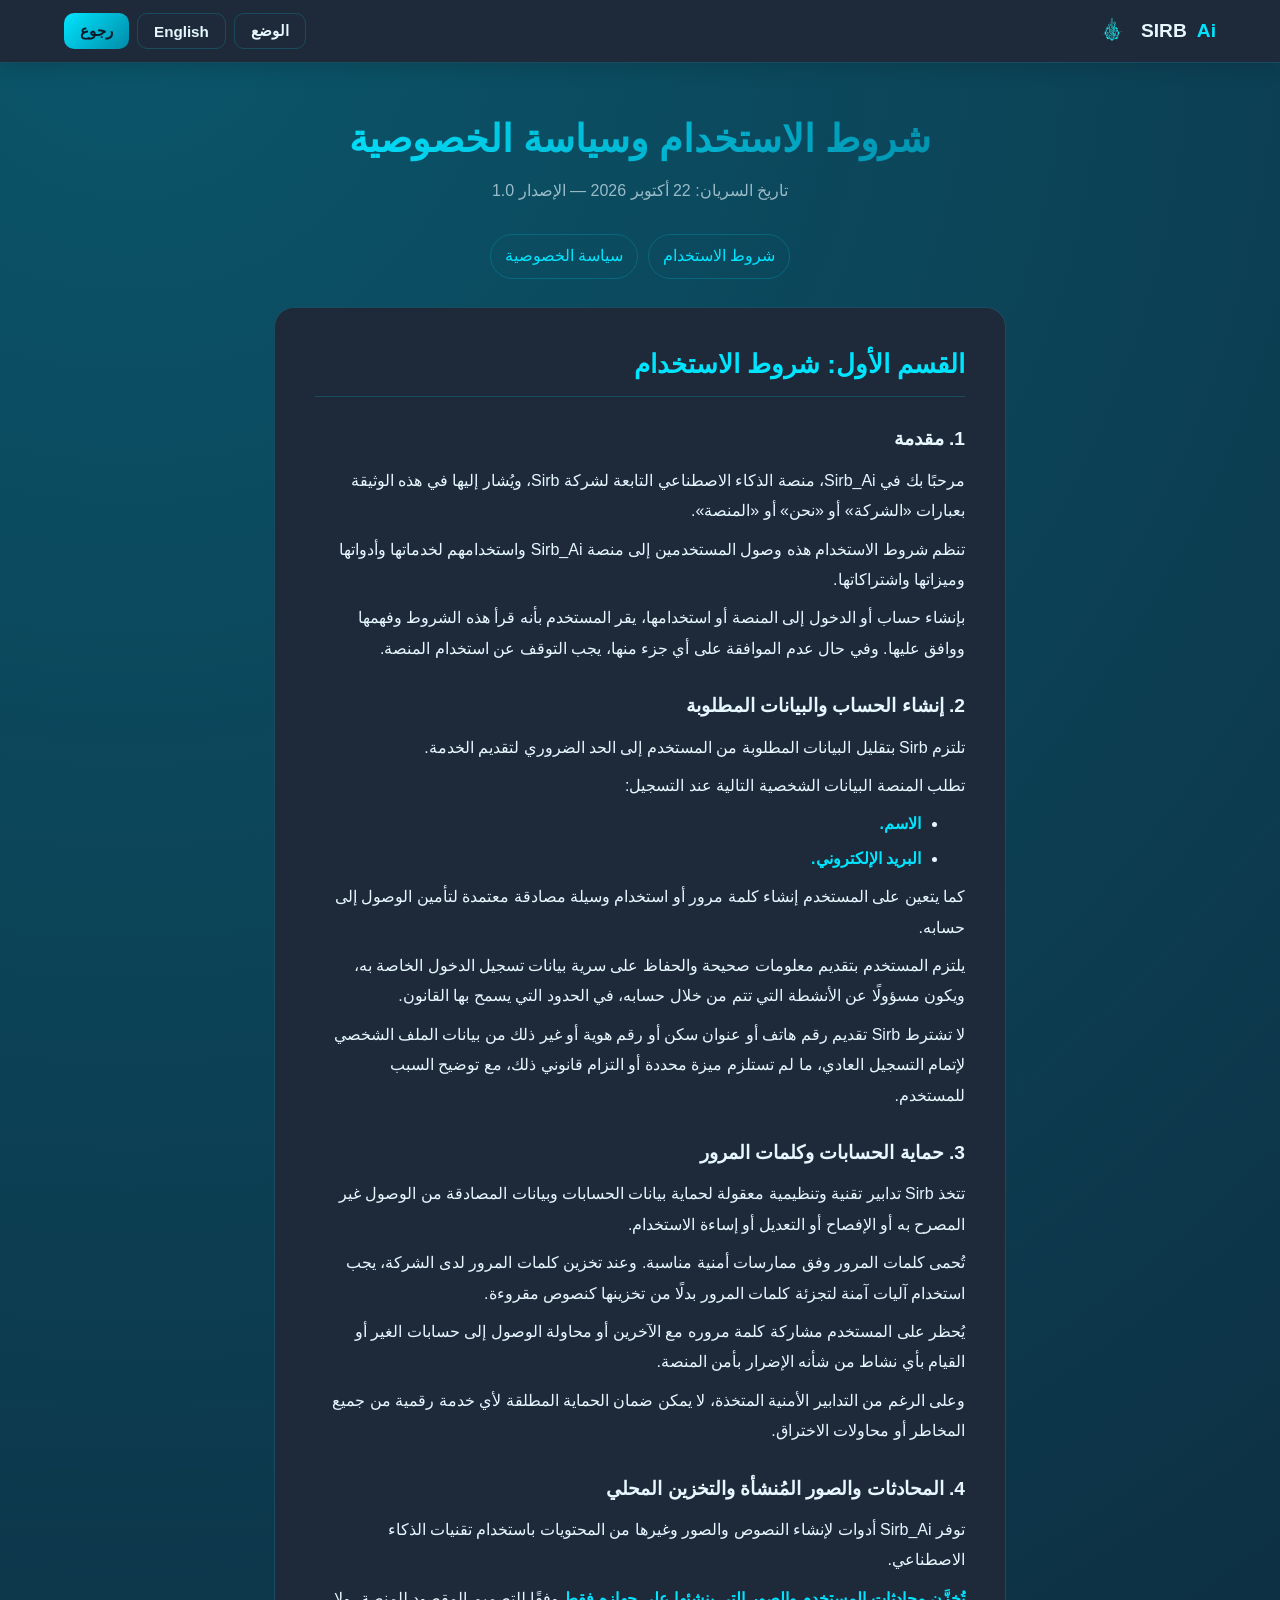
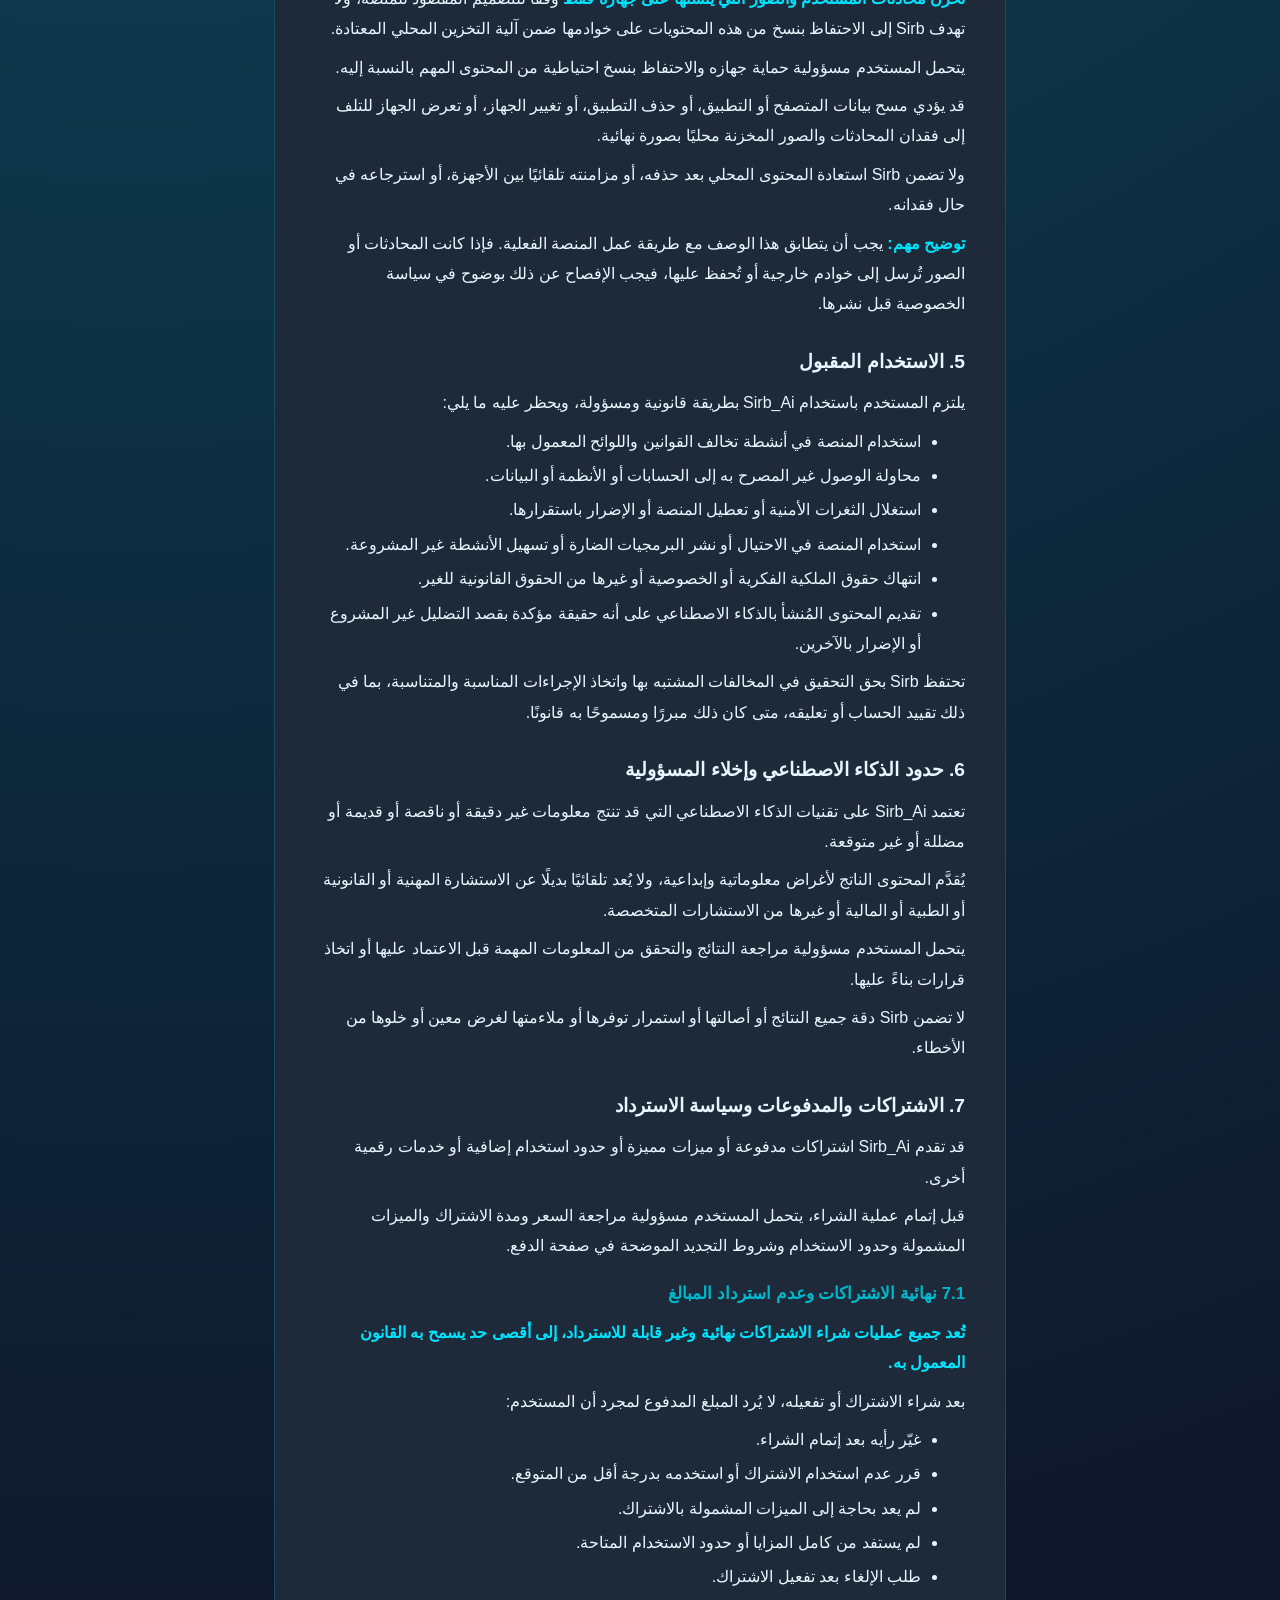
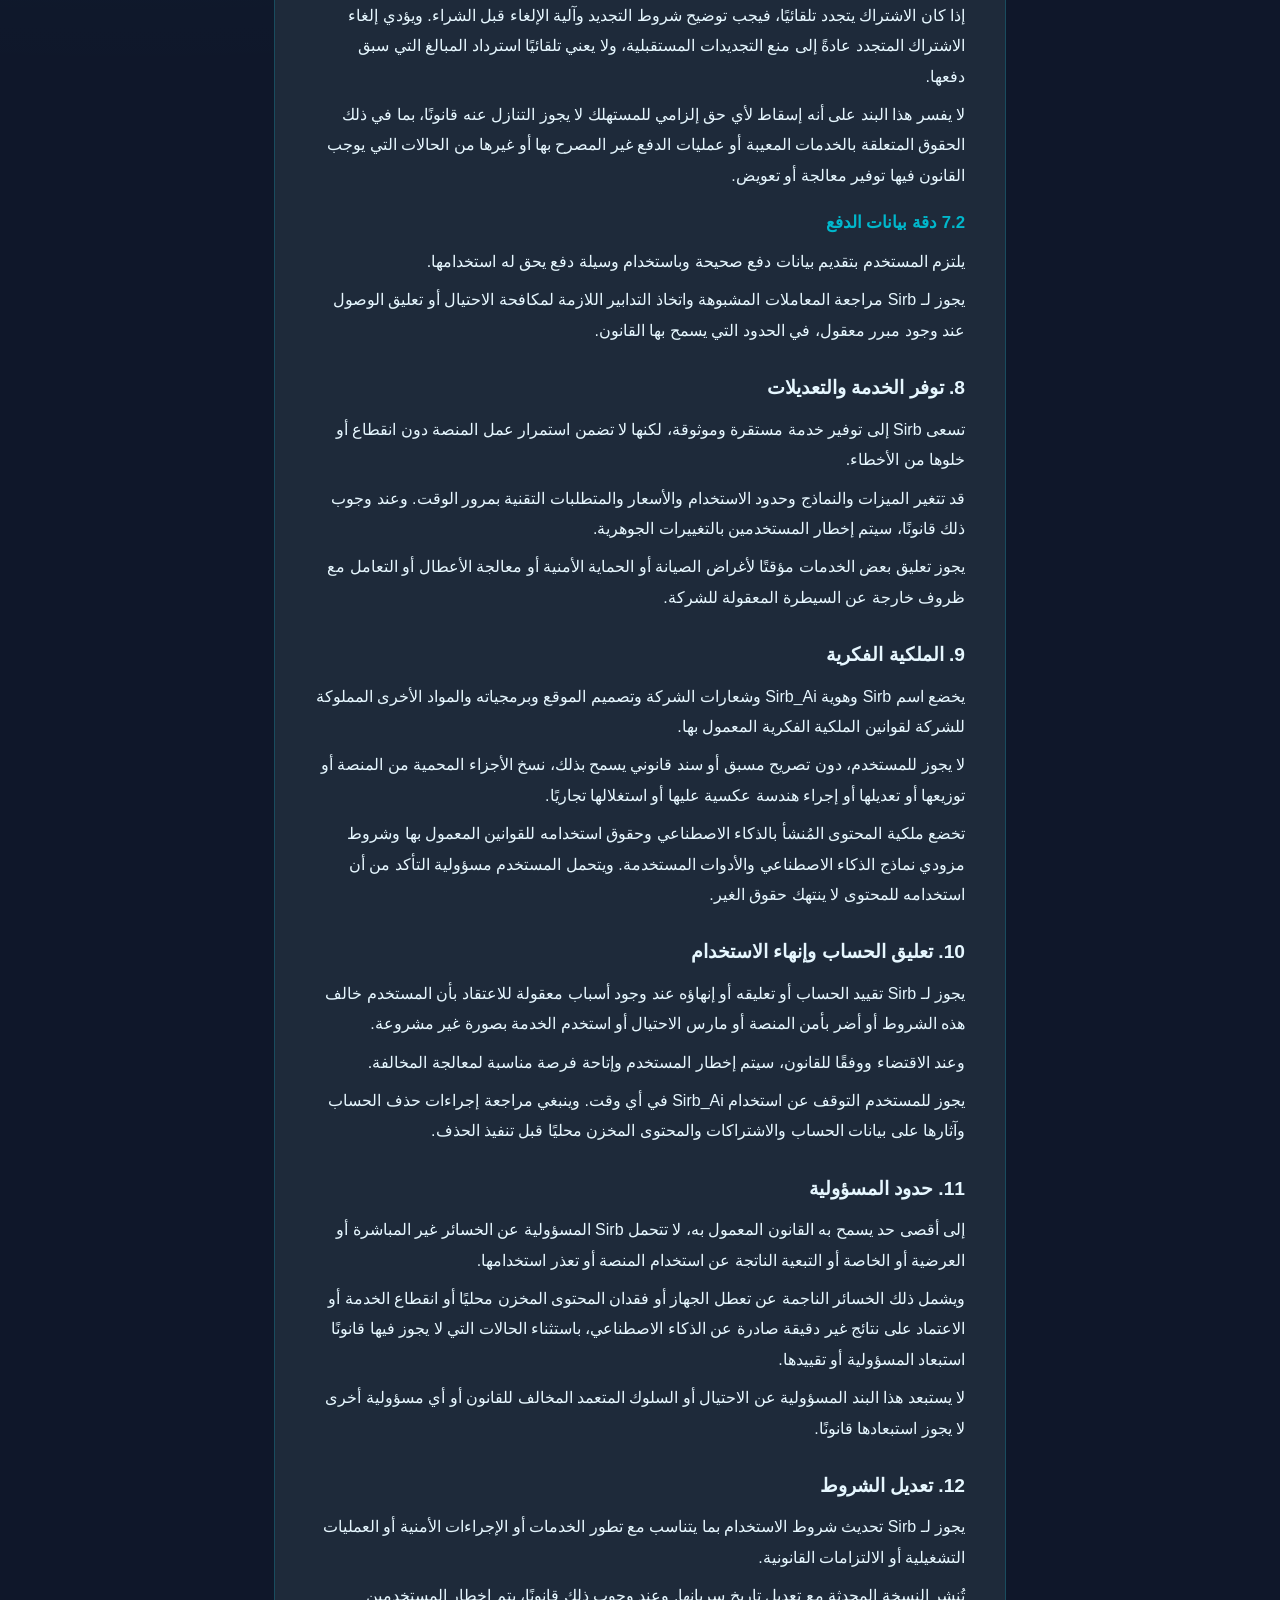
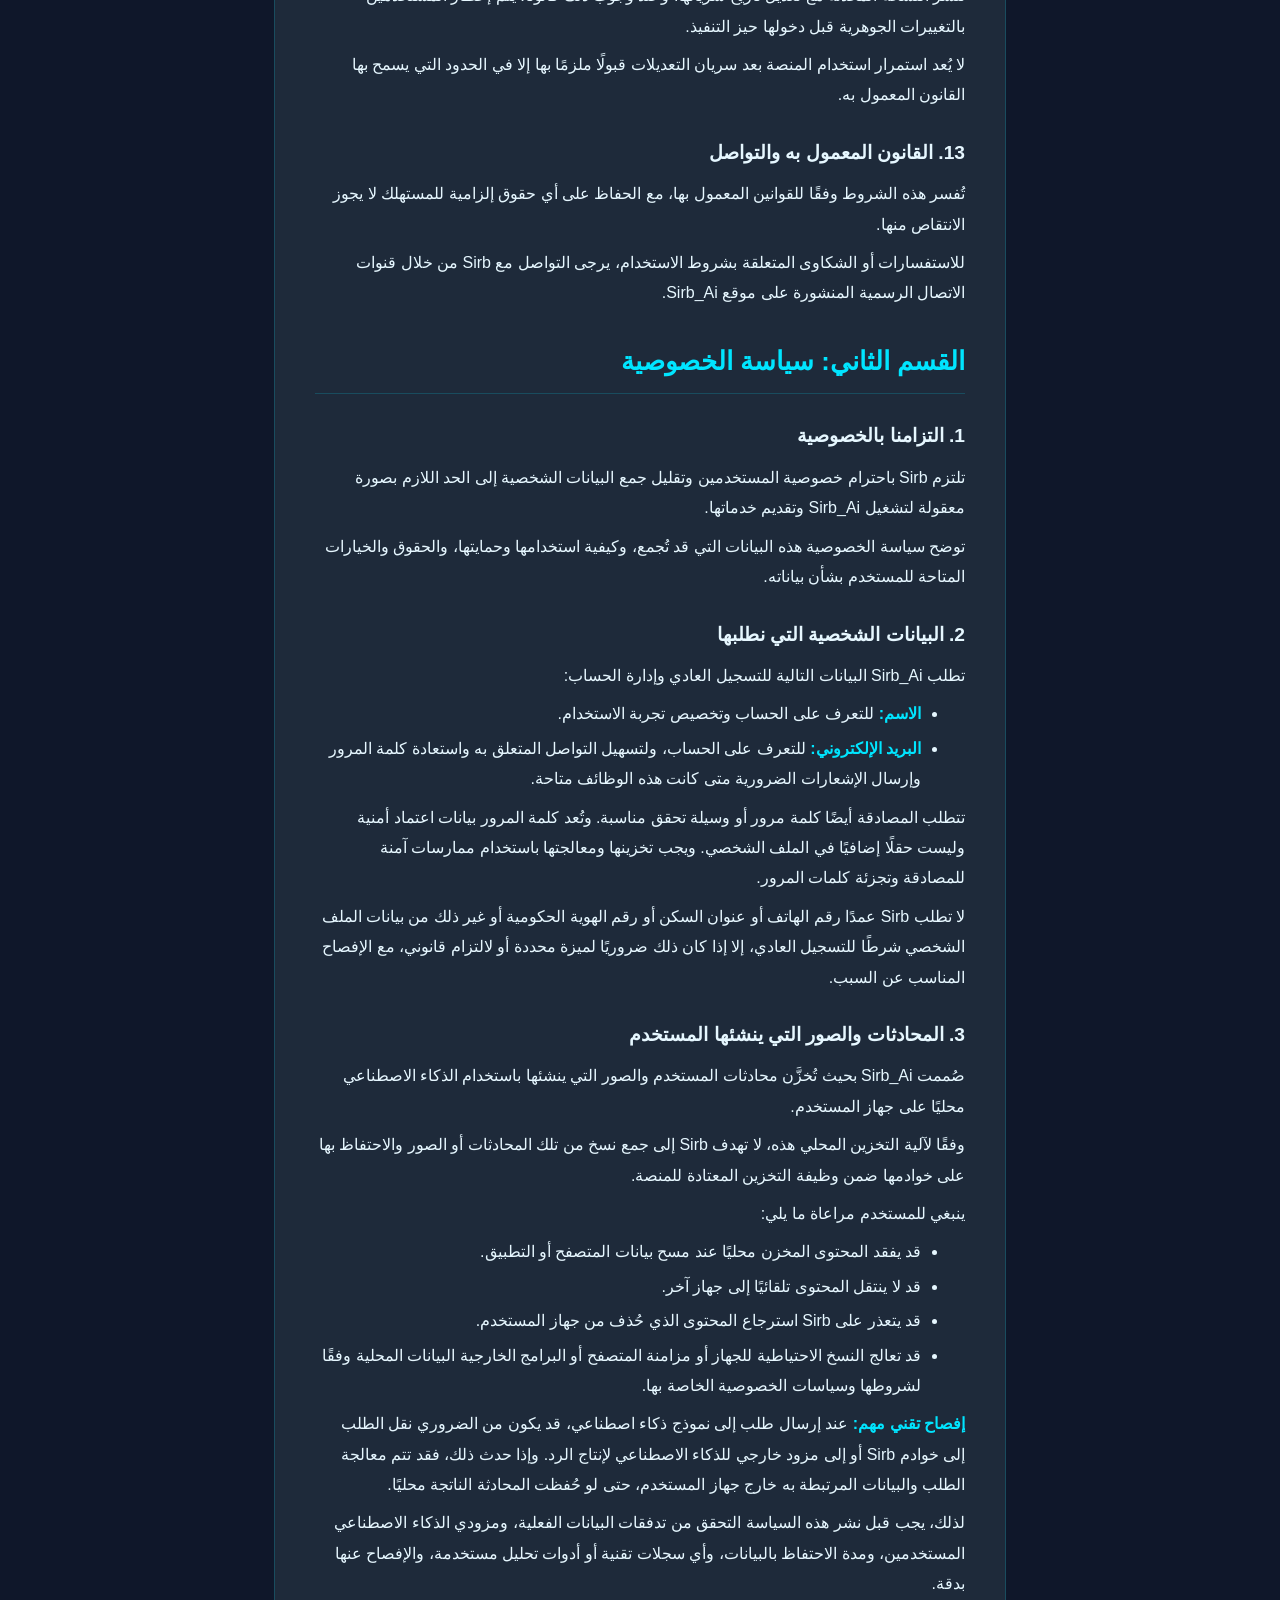
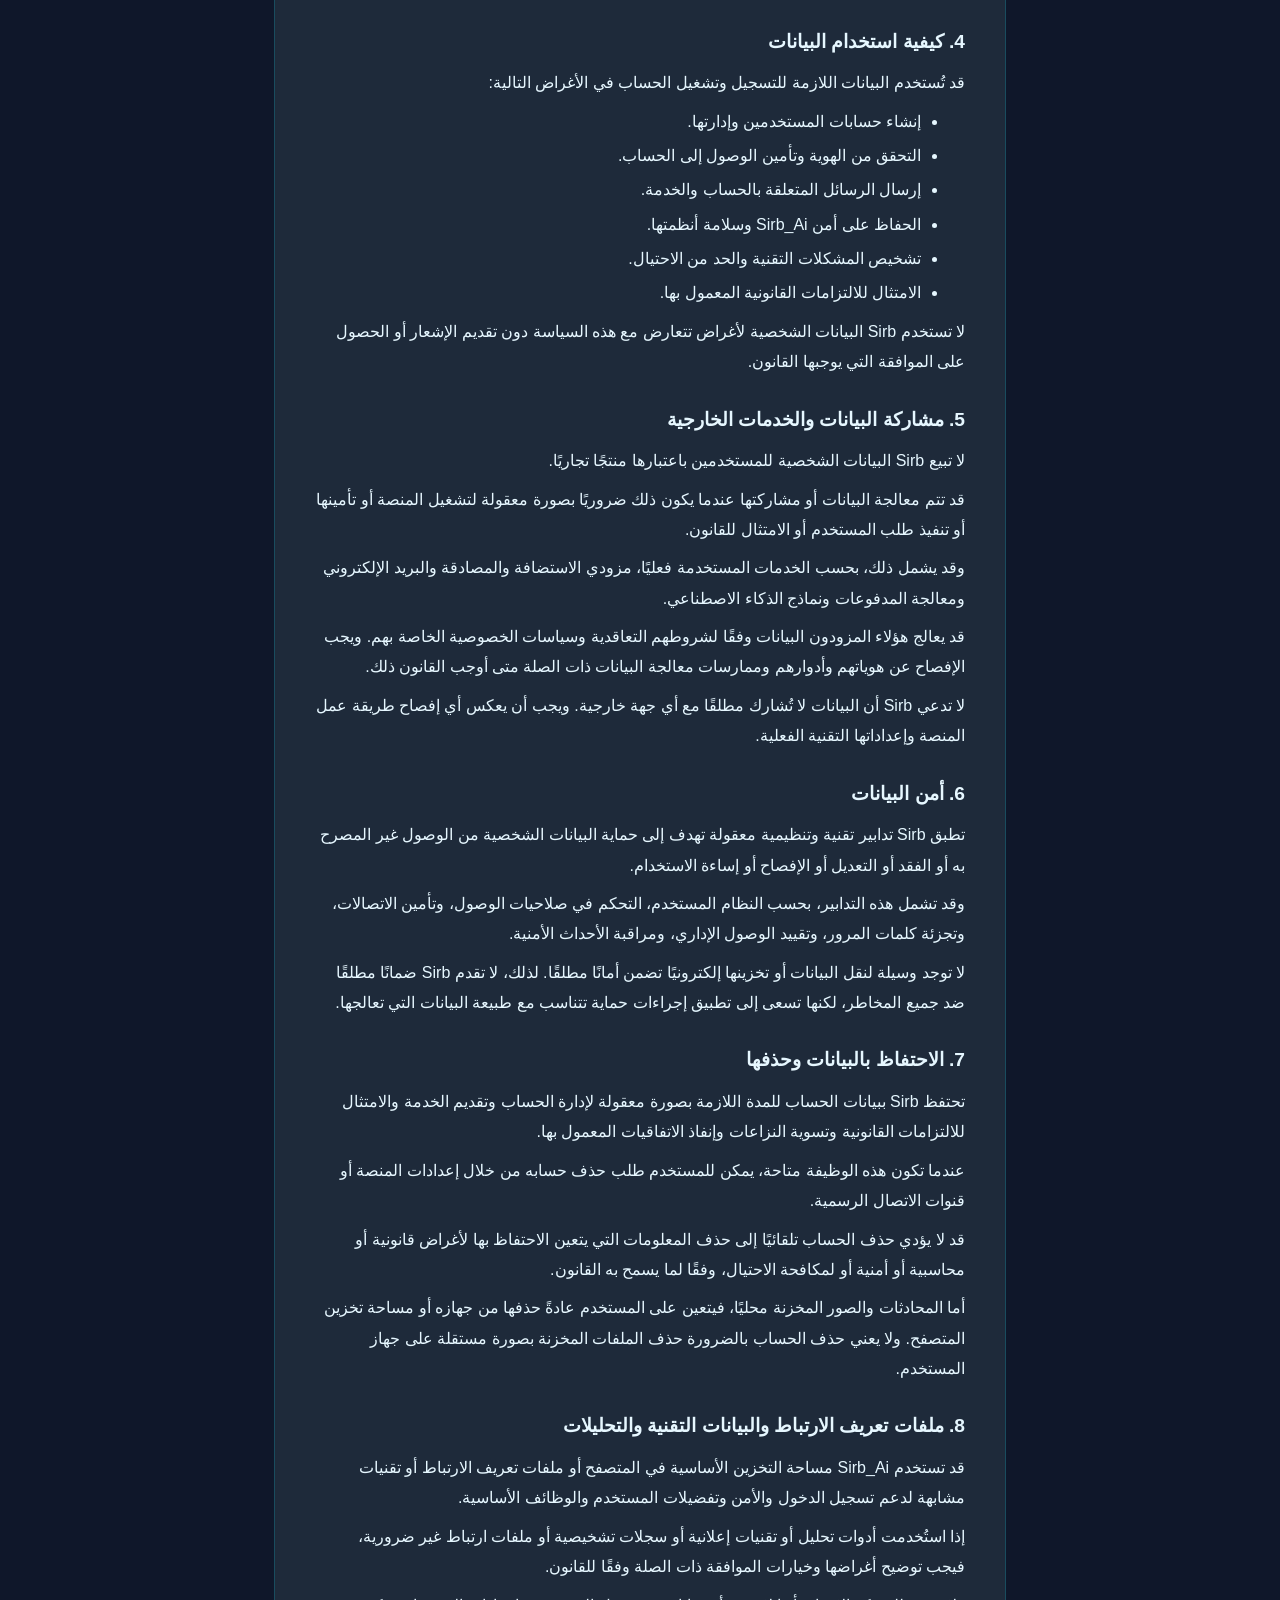
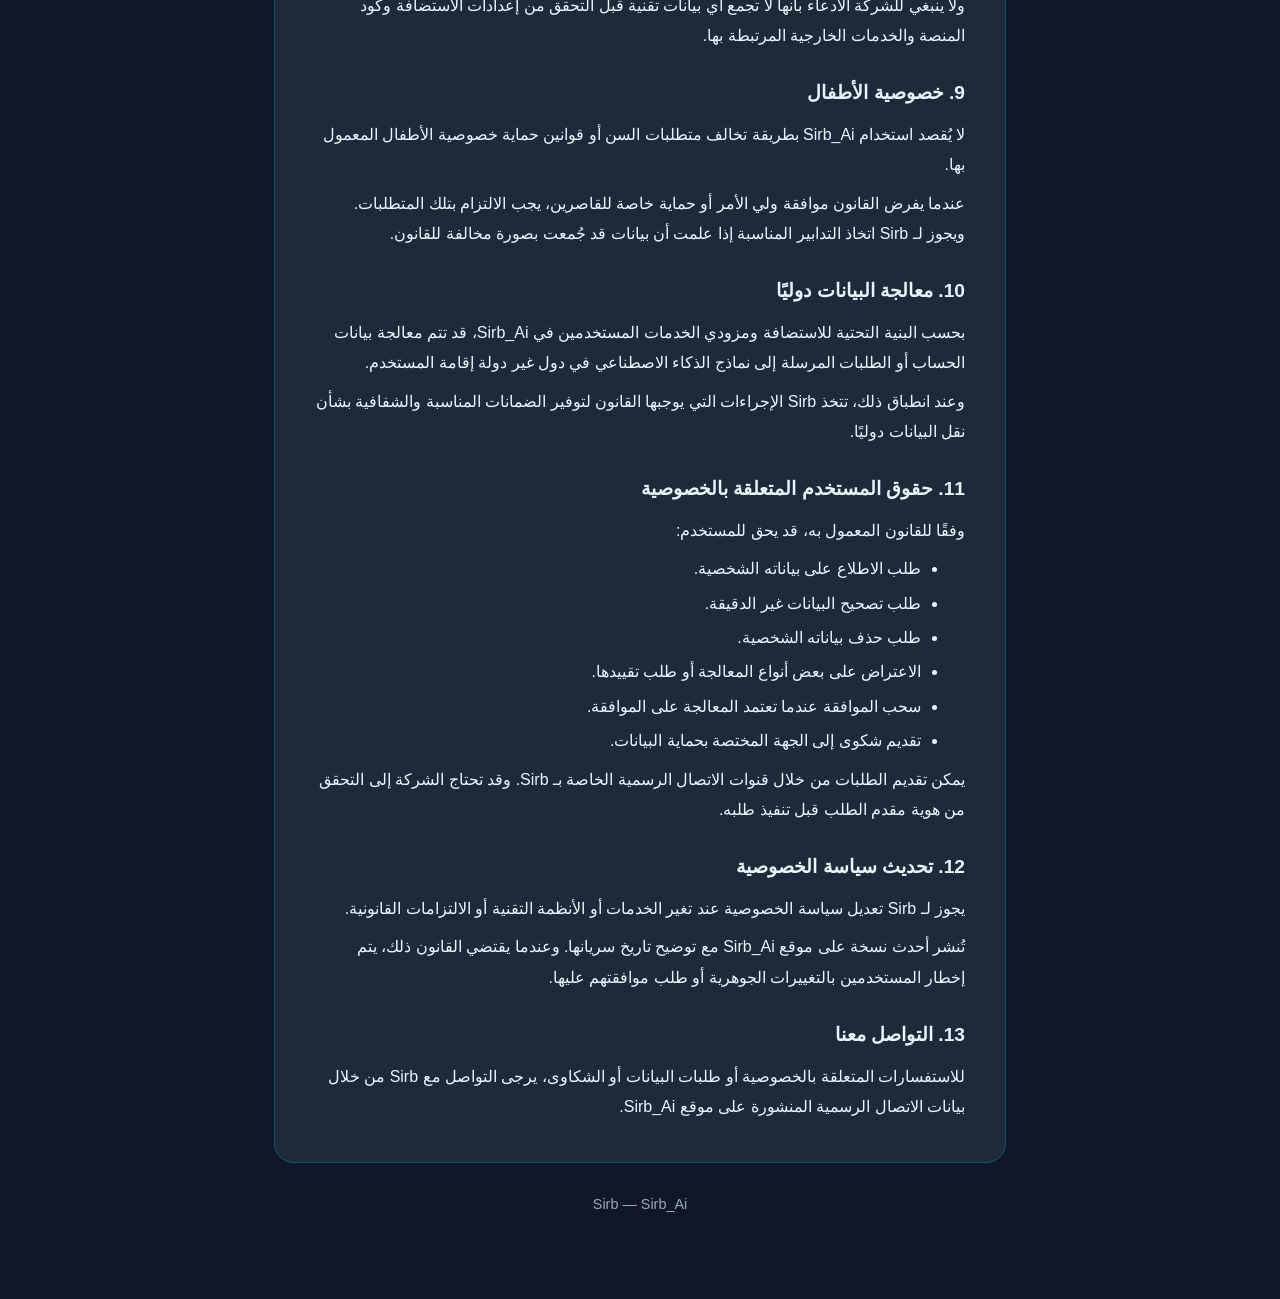
==== terms/index.html @ 0574aa1b "V2.3.0" ====
<!DOCTYPE html>
<html lang="ar" dir="rtl" data-theme="dark">
<head>
<meta charset="UTF-8">
<meta name="viewport" content="width=device-width, initial-scale=1.0">
<meta http-equiv="Content-Security-Policy" content="default-src 'none'; script-src 'sha256-mLKAOgYk7HP+Z89+SSIGFYUQ5mqX8k/PeH8GzlLkI9I='; style-src 'sha256-nK7+4yXsyVcvNnbcJy1uJq3AtoPffdyhoIXQ9f+MDxY=' https://fonts.googleapis.com; font-src https://fonts.gstatic.com; img-src 'self'; base-uri 'none'; form-action 'none'; object-src 'none'">
<meta name="referrer" content="no-referrer">
<meta name="description" content="شروط الاستخدام وسياسة الخصوصية لمنصة Sirb Ai">
<title>Sirb Ai — شروط الاستخدام والخصوصية</title>
<link rel="icon" type="image/png" href="../img/fav.png">
<link rel="stylesheet" href="https://fonts.googleapis.com/css2?family=Cairo:wght@400;600;700;800&family=Outfit:wght@400;600;700&display=swap">
<style>:root{--primary:#00E5FF;--secondary:#00B8CC;--interactive:#008BA8;--accent:#00667A;--bg:#0F172A;--card:#1E2A3A;--text:#E6F7FF;--muted:rgba(230,247,255,.65);--line:rgba(0,229,255,.18);--glow:rgba(0,229,255,.3);--on-primary:#0F172A;--font-ar:'Cairo',sans-serif;--font-en:'Outfit',sans-serif}
[data-theme="light"]{--bg:#F1F5F9;--card:#FFFFFF;--text:#0F172A;--muted:rgba(15,23,42,.65);--line:rgba(0,139,168,.22);--glow:rgba(0,184,204,.2)}
*{box-sizing:border-box;margin:0;padding:0}
html{scroll-behavior:smooth}
body{font-family:var(--font-ar);background:radial-gradient(circle at 10% 0%,var(--glow),transparent 35%),var(--bg);color:var(--text);line-height:1.9;min-height:100vh}
.top{position:sticky;top:0;z-index:5;display:flex;align-items:center;justify-content:space-between;gap:12px;padding:12px 5vw;background:var(--card);border-bottom:1px solid var(--line);box-shadow:0 4px 20px rgba(0,0,0,.15)}
.brand{display:flex;align-items:center;gap:10px;font:700 1.2rem var(--font-en);direction:ltr}
.brand img{width:38px;height:38px}
.brand span{color:var(--primary)}
.actions{display:flex;gap:8px;flex-wrap:wrap}
.btn{border:1px solid var(--line);background:transparent;color:var(--text);font:700 .95rem var(--font-ar);padding:8px 16px;border-radius:10px;cursor:pointer;transition:.2s}
.btn:hover{border-color:var(--primary);box-shadow:0 0 12px var(--glow)}
.btn.primary{background:linear-gradient(135deg,var(--primary),var(--interactive));color:var(--on-primary);border:0}
.wrap{max-width:860px;margin:0 auto;padding:40px 5vw 80px}
.hero{text-align:center;margin-bottom:28px}
.hero h1{font-size:clamp(1.6rem,4vw,2.4rem);background:linear-gradient(90deg,var(--primary),var(--interactive));-webkit-background-clip:text;background-clip:text;color:transparent}
.hero p{color:var(--muted)}
.toc{display:flex;gap:10px;justify-content:center;margin-bottom:28px;flex-wrap:wrap}
.toc a{color:var(--primary);text-decoration:none;border:1px solid var(--line);padding:6px 14px;border-radius:999px}
.doc{background:var(--card);border:1px solid var(--line);border-radius:20px;padding:32px clamp(18px,4vw,40px)}
.doc[hidden]{display:none}
.doc h2.part{font-size:1.6rem;color:var(--primary);margin:28px 0 12px;padding-bottom:8px;border-bottom:1px solid var(--line);scroll-margin-top:90px}
.doc h2.part:first-child{margin-top:0}
.doc h3{font-size:1.2rem;margin:24px 0 8px}
.doc h4{font-size:1.05rem;margin:16px 0 6px;color:var(--secondary)}
.doc p{margin:8px 0;color:var(--text)}
.doc ul{margin:8px 24px 8px 0;padding-inline-start:20px}
.doc li{margin:4px 0}
.doc strong{color:var(--primary)}
#doc-en{direction:ltr;text-align:left;font-family:var(--font-en)}
#doc-en ul{margin:8px 0 8px 24px}
.foot{text-align:center;color:var(--muted);margin-top:28px;font-size:.9rem}
@media print{.top,.toc{display:none}.doc{border:0}}
</style>
<script>(function(){'use strict';var d=document.documentElement;var t=null;try{t=localStorage.getItem('sirb-theme')}catch(e){}d.dataset.theme=t==='light'?'light':'dark';var BACK={one:'../log/one.html',main:'../main/main.html'};var q=new URLSearchParams(location.search);var from=q.get('from');var target=Object.prototype.hasOwnProperty.call(BACK,from)?BACK[from]:'../log/one.html';var lang=q.get('lang')==='en'?'en':'ar';function setLang(l){lang=l;var ar=l==='ar';d.lang=l;d.dir=ar?'rtl':'ltr';document.getElementById('doc-ar').hidden=!ar;document.getElementById('doc-en').hidden=ar;document.getElementById('langBtn').textContent=ar?'English':'العربية';document.getElementById('backBtn').textContent=ar?'رجوع':'Back';document.getElementById('themeBtn').textContent=ar?'الوضع':'Theme';document.getElementById('title').textContent=ar?'شروط الاستخدام وسياسة الخصوصية':'Terms of Service & Privacy Policy';document.getElementById('sub').textContent=ar?'تاريخ السريان: 22 أكتوبر 2026 — الإصدار 1.0':'Effective Date: October 22, 2026 — Version 1.0';var a=document.getElementById('tocTerms'),b=document.getElementById('tocPrivacy');a.textContent=ar?'شروط الاستخدام':'Terms of Service';b.textContent=ar?'سياسة الخصوصية':'Privacy Policy';a.href='#'+l+'-p1';b.href='#'+l+'-p2';document.title=ar?'Sirb Ai — شروط الاستخدام والخصوصية':'Sirb Ai — Terms & Privacy'}document.addEventListener('DOMContentLoaded',function(){setLang(lang);document.getElementById('backBtn').addEventListener('click',function(){location.replace(target)});document.getElementById('langBtn').addEventListener('click',function(){setLang(lang==='ar'?'en':'ar')});document.getElementById('themeBtn').addEventListener('click',function(){var n=d.dataset.theme==='dark'?'light':'dark';d.dataset.theme=n;try{localStorage.setItem('sirb-theme',n)}catch(e){}})})})();</script>
</head>
<body>
<header class="top">
<div class="brand"><img src="../img/logo.png" alt="Sirb Ai">SIRB <span>Ai</span></div>
<div class="actions">
<button type="button" class="btn" id="themeBtn">الوضع</button>
<button type="button" class="btn" id="langBtn">English</button>
<button type="button" class="btn primary" id="backBtn">رجوع</button>
</div>
</header>
<main class="wrap">
<div class="hero"><h1 id="title">شروط الاستخدام وسياسة الخصوصية</h1><p id="sub"></p></div>
<nav class="toc"><a id="tocTerms" href="#ar-p1">شروط الاستخدام</a><a id="tocPrivacy" href="#ar-p2">سياسة الخصوصية</a></nav>
<article class="doc" id="doc-ar">
<h2 class="part" id="ar-p1">القسم الأول: شروط الاستخدام</h2>
<h3>1. مقدمة</h3>
<p>مرحبًا بك في Sirb_Ai، منصة الذكاء الاصطناعي التابعة لشركة Sirb، ويُشار إليها في هذه الوثيقة بعبارات «الشركة» أو «نحن» أو «المنصة».</p>
<p>تنظم شروط الاستخدام هذه وصول المستخدمين إلى منصة Sirb_Ai واستخدامهم لخدماتها وأدواتها وميزاتها واشتراكاتها.</p>
<p>بإنشاء حساب أو الدخول إلى المنصة أو استخدامها، يقر المستخدم بأنه قرأ هذه الشروط وفهمها ووافق عليها. وفي حال عدم الموافقة على أي جزء منها، يجب التوقف عن استخدام المنصة.</p>
<h3>2. إنشاء الحساب والبيانات المطلوبة</h3>
<p>تلتزم Sirb بتقليل البيانات المطلوبة من المستخدم إلى الحد الضروري لتقديم الخدمة.</p>
<p>تطلب المنصة البيانات الشخصية التالية عند التسجيل:</p>
<ul>
<li><strong>الاسم.</strong></li>
<li><strong>البريد الإلكتروني.</strong></li>
</ul>
<p>كما يتعين على المستخدم إنشاء كلمة مرور أو استخدام وسيلة مصادقة معتمدة لتأمين الوصول إلى حسابه.</p>
<p>يلتزم المستخدم بتقديم معلومات صحيحة والحفاظ على سرية بيانات تسجيل الدخول الخاصة به، ويكون مسؤولًا عن الأنشطة التي تتم من خلال حسابه، في الحدود التي يسمح بها القانون.</p>
<p>لا تشترط Sirb تقديم رقم هاتف أو عنوان سكن أو رقم هوية أو غير ذلك من بيانات الملف الشخصي لإتمام التسجيل العادي، ما لم تستلزم ميزة محددة أو التزام قانوني ذلك، مع توضيح السبب للمستخدم.</p>
<h3>3. حماية الحسابات وكلمات المرور</h3>
<p>تتخذ Sirb تدابير تقنية وتنظيمية معقولة لحماية بيانات الحسابات وبيانات المصادقة من الوصول غير المصرح به أو الإفصاح أو التعديل أو إساءة الاستخدام.</p>
<p>تُحمى كلمات المرور وفق ممارسات أمنية مناسبة. وعند تخزين كلمات المرور لدى الشركة، يجب استخدام آليات آمنة لتجزئة كلمات المرور بدلًا من تخزينها كنصوص مقروءة.</p>
<p>يُحظر على المستخدم مشاركة كلمة مروره مع الآخرين أو محاولة الوصول إلى حسابات الغير أو القيام بأي نشاط من شأنه الإضرار بأمن المنصة.</p>
<p>وعلى الرغم من التدابير الأمنية المتخذة، لا يمكن ضمان الحماية المطلقة لأي خدمة رقمية من جميع المخاطر أو محاولات الاختراق.</p>
<h3>4. المحادثات والصور المُنشأة والتخزين المحلي</h3>
<p>توفر Sirb_Ai أدوات لإنشاء النصوص والصور وغيرها من المحتويات باستخدام تقنيات الذكاء الاصطناعي.</p>
<p><strong>تُخزَّن محادثات المستخدم والصور التي ينشئها على جهازه فقط</strong> وفقًا للتصميم المقصود للمنصة، ولا تهدف Sirb إلى الاحتفاظ بنسخ من هذه المحتويات على خوادمها ضمن آلية التخزين المحلي المعتادة.</p>
<p>يتحمل المستخدم مسؤولية حماية جهازه والاحتفاظ بنسخ احتياطية من المحتوى المهم بالنسبة إليه.</p>
<p>قد يؤدي مسح بيانات المتصفح أو التطبيق، أو حذف التطبيق، أو تغيير الجهاز، أو تعرض الجهاز للتلف إلى فقدان المحادثات والصور المخزنة محليًا بصورة نهائية.</p>
<p>ولا تضمن Sirb استعادة المحتوى المحلي بعد حذفه، أو مزامنته تلقائيًا بين الأجهزة، أو استرجاعه في حال فقدانه.</p>
<p><strong>توضيح مهم:</strong> يجب أن يتطابق هذا الوصف مع طريقة عمل المنصة الفعلية. فإذا كانت المحادثات أو الصور تُرسل إلى خوادم خارجية أو تُحفظ عليها، فيجب الإفصاح عن ذلك بوضوح في سياسة الخصوصية قبل نشرها.</p>
<h3>5. الاستخدام المقبول</h3>
<p>يلتزم المستخدم باستخدام Sirb_Ai بطريقة قانونية ومسؤولة، ويحظر عليه ما يلي:</p>
<ul>
<li>استخدام المنصة في أنشطة تخالف القوانين واللوائح المعمول بها.</li>
<li>محاولة الوصول غير المصرح به إلى الحسابات أو الأنظمة أو البيانات.</li>
<li>استغلال الثغرات الأمنية أو تعطيل المنصة أو الإضرار باستقرارها.</li>
<li>استخدام المنصة في الاحتيال أو نشر البرمجيات الضارة أو تسهيل الأنشطة غير المشروعة.</li>
<li>انتهاك حقوق الملكية الفكرية أو الخصوصية أو غيرها من الحقوق القانونية للغير.</li>
<li>تقديم المحتوى المُنشأ بالذكاء الاصطناعي على أنه حقيقة مؤكدة بقصد التضليل غير المشروع أو الإضرار بالآخرين.</li>
</ul>
<p>تحتفظ Sirb بحق التحقيق في المخالفات المشتبه بها واتخاذ الإجراءات المناسبة والمتناسبة، بما في ذلك تقييد الحساب أو تعليقه، متى كان ذلك مبررًا ومسموحًا به قانونًا.</p>
<h3>6. حدود الذكاء الاصطناعي وإخلاء المسؤولية</h3>
<p>تعتمد Sirb_Ai على تقنيات الذكاء الاصطناعي التي قد تنتج معلومات غير دقيقة أو ناقصة أو قديمة أو مضللة أو غير متوقعة.</p>
<p>يُقدَّم المحتوى الناتج لأغراض معلوماتية وإبداعية، ولا يُعد تلقائيًا بديلًا عن الاستشارة المهنية أو القانونية أو الطبية أو المالية أو غيرها من الاستشارات المتخصصة.</p>
<p>يتحمل المستخدم مسؤولية مراجعة النتائج والتحقق من المعلومات المهمة قبل الاعتماد عليها أو اتخاذ قرارات بناءً عليها.</p>
<p>لا تضمن Sirb دقة جميع النتائج أو أصالتها أو استمرار توفرها أو ملاءمتها لغرض معين أو خلوها من الأخطاء.</p>
<h3>7. الاشتراكات والمدفوعات وسياسة الاسترداد</h3>
<p>قد تقدم Sirb_Ai اشتراكات مدفوعة أو ميزات مميزة أو حدود استخدام إضافية أو خدمات رقمية أخرى.</p>
<p>قبل إتمام عملية الشراء، يتحمل المستخدم مسؤولية مراجعة السعر ومدة الاشتراك والميزات المشمولة وحدود الاستخدام وشروط التجديد الموضحة في صفحة الدفع.</p>
<h4>7.1 نهائية الاشتراكات وعدم استرداد المبالغ</h4>
<p><strong>تُعد جميع عمليات شراء الاشتراكات نهائية وغير قابلة للاسترداد، إلى أقصى حد يسمح به القانون المعمول به.</strong></p>
<p>بعد شراء الاشتراك أو تفعيله، لا يُرد المبلغ المدفوع لمجرد أن المستخدم:</p>
<ul>
<li>غيّر رأيه بعد إتمام الشراء.</li>
<li>قرر عدم استخدام الاشتراك أو استخدمه بدرجة أقل من المتوقع.</li>
<li>لم يعد بحاجة إلى الميزات المشمولة بالاشتراك.</li>
<li>لم يستفد من كامل المزايا أو حدود الاستخدام المتاحة.</li>
<li>طلب الإلغاء بعد تفعيل الاشتراك.</li>
</ul>
<p>إذا كان الاشتراك يتجدد تلقائيًا، فيجب توضيح شروط التجديد وآلية الإلغاء قبل الشراء. ويؤدي إلغاء الاشتراك المتجدد عادةً إلى منع التجديدات المستقبلية، ولا يعني تلقائيًا استرداد المبالغ التي سبق دفعها.</p>
<p>لا يفسر هذا البند على أنه إسقاط لأي حق إلزامي للمستهلك لا يجوز التنازل عنه قانونًا، بما في ذلك الحقوق المتعلقة بالخدمات المعيبة أو عمليات الدفع غير المصرح بها أو غيرها من الحالات التي يوجب القانون فيها توفير معالجة أو تعويض.</p>
<h4>7.2 دقة بيانات الدفع</h4>
<p>يلتزم المستخدم بتقديم بيانات دفع صحيحة وباستخدام وسيلة دفع يحق له استخدامها.</p>
<p>يجوز لـ Sirb مراجعة المعاملات المشبوهة واتخاذ التدابير اللازمة لمكافحة الاحتيال أو تعليق الوصول عند وجود مبرر معقول، في الحدود التي يسمح بها القانون.</p>
<h3>8. توفر الخدمة والتعديلات</h3>
<p>تسعى Sirb إلى توفير خدمة مستقرة وموثوقة، لكنها لا تضمن استمرار عمل المنصة دون انقطاع أو خلوها من الأخطاء.</p>
<p>قد تتغير الميزات والنماذج وحدود الاستخدام والأسعار والمتطلبات التقنية بمرور الوقت. وعند وجوب ذلك قانونًا، سيتم إخطار المستخدمين بالتغييرات الجوهرية.</p>
<p>يجوز تعليق بعض الخدمات مؤقتًا لأغراض الصيانة أو الحماية الأمنية أو معالجة الأعطال أو التعامل مع ظروف خارجة عن السيطرة المعقولة للشركة.</p>
<h3>9. الملكية الفكرية</h3>
<p>يخضع اسم Sirb وهوية Sirb_Ai وشعارات الشركة وتصميم الموقع وبرمجياته والمواد الأخرى المملوكة للشركة لقوانين الملكية الفكرية المعمول بها.</p>
<p>لا يجوز للمستخدم، دون تصريح مسبق أو سند قانوني يسمح بذلك، نسخ الأجزاء المحمية من المنصة أو توزيعها أو تعديلها أو إجراء هندسة عكسية عليها أو استغلالها تجاريًا.</p>
<p>تخضع ملكية المحتوى المُنشأ بالذكاء الاصطناعي وحقوق استخدامه للقوانين المعمول بها وشروط مزودي نماذج الذكاء الاصطناعي والأدوات المستخدمة. ويتحمل المستخدم مسؤولية التأكد من أن استخدامه للمحتوى لا ينتهك حقوق الغير.</p>
<h3>10. تعليق الحساب وإنهاء الاستخدام</h3>
<p>يجوز لـ Sirb تقييد الحساب أو تعليقه أو إنهاؤه عند وجود أسباب معقولة للاعتقاد بأن المستخدم خالف هذه الشروط أو أضر بأمن المنصة أو مارس الاحتيال أو استخدم الخدمة بصورة غير مشروعة.</p>
<p>وعند الاقتضاء ووفقًا للقانون، سيتم إخطار المستخدم وإتاحة فرصة مناسبة لمعالجة المخالفة.</p>
<p>يجوز للمستخدم التوقف عن استخدام Sirb_Ai في أي وقت. وينبغي مراجعة إجراءات حذف الحساب وآثارها على بيانات الحساب والاشتراكات والمحتوى المخزن محليًا قبل تنفيذ الحذف.</p>
<h3>11. حدود المسؤولية</h3>
<p>إلى أقصى حد يسمح به القانون المعمول به، لا تتحمل Sirb المسؤولية عن الخسائر غير المباشرة أو العرضية أو الخاصة أو التبعية الناتجة عن استخدام المنصة أو تعذر استخدامها.</p>
<p>ويشمل ذلك الخسائر الناجمة عن تعطل الجهاز أو فقدان المحتوى المخزن محليًا أو انقطاع الخدمة أو الاعتماد على نتائج غير دقيقة صادرة عن الذكاء الاصطناعي، باستثناء الحالات التي لا يجوز فيها قانونًا استبعاد المسؤولية أو تقييدها.</p>
<p>لا يستبعد هذا البند المسؤولية عن الاحتيال أو السلوك المتعمد المخالف للقانون أو أي مسؤولية أخرى لا يجوز استبعادها قانونًا.</p>
<h3>12. تعديل الشروط</h3>
<p>يجوز لـ Sirb تحديث شروط الاستخدام بما يتناسب مع تطور الخدمات أو الإجراءات الأمنية أو العمليات التشغيلية أو الالتزامات القانونية.</p>
<p>تُنشر النسخة المحدثة مع تعديل تاريخ سريانها. وعند وجوب ذلك قانونًا، يتم إخطار المستخدمين بالتغييرات الجوهرية قبل دخولها حيز التنفيذ.</p>
<p>لا يُعد استمرار استخدام المنصة بعد سريان التعديلات قبولًا ملزمًا بها إلا في الحدود التي يسمح بها القانون المعمول به.</p>
<h3>13. القانون المعمول به والتواصل</h3>
<p>تُفسر هذه الشروط وفقًا للقوانين المعمول بها، مع الحفاظ على أي حقوق إلزامية للمستهلك لا يجوز الانتقاص منها.</p>
<p>للاستفسارات أو الشكاوى المتعلقة بشروط الاستخدام، يرجى التواصل مع Sirb من خلال قنوات الاتصال الرسمية المنشورة على موقع Sirb_Ai.</p>
<h2 class="part" id="ar-p2">القسم الثاني: سياسة الخصوصية</h2>
<h3>1. التزامنا بالخصوصية</h3>
<p>تلتزم Sirb باحترام خصوصية المستخدمين وتقليل جمع البيانات الشخصية إلى الحد اللازم بصورة معقولة لتشغيل Sirb_Ai وتقديم خدماتها.</p>
<p>توضح سياسة الخصوصية هذه البيانات التي قد تُجمع، وكيفية استخدامها وحمايتها، والحقوق والخيارات المتاحة للمستخدم بشأن بياناته.</p>
<h3>2. البيانات الشخصية التي نطلبها</h3>
<p>تطلب Sirb_Ai البيانات التالية للتسجيل العادي وإدارة الحساب:</p>
<ul>
<li><strong>الاسم:</strong> للتعرف على الحساب وتخصيص تجربة الاستخدام.</li>
<li><strong>البريد الإلكتروني:</strong> للتعرف على الحساب، ولتسهيل التواصل المتعلق به واستعادة كلمة المرور وإرسال الإشعارات الضرورية متى كانت هذه الوظائف متاحة.</li>
</ul>
<p>تتطلب المصادقة أيضًا كلمة مرور أو وسيلة تحقق مناسبة. وتُعد كلمة المرور بيانات اعتماد أمنية وليست حقلًا إضافيًا في الملف الشخصي. ويجب تخزينها ومعالجتها باستخدام ممارسات آمنة للمصادقة وتجزئة كلمات المرور.</p>
<p>لا تطلب Sirb عمدًا رقم الهاتف أو عنوان السكن أو رقم الهوية الحكومية أو غير ذلك من بيانات الملف الشخصي شرطًا للتسجيل العادي، إلا إذا كان ذلك ضروريًا لميزة محددة أو لالتزام قانوني، مع الإفصاح المناسب عن السبب.</p>
<h3>3. المحادثات والصور التي ينشئها المستخدم</h3>
<p>صُممت Sirb_Ai بحيث تُخزَّن محادثات المستخدم والصور التي ينشئها باستخدام الذكاء الاصطناعي محليًا على جهاز المستخدم.</p>
<p>وفقًا لآلية التخزين المحلي هذه، لا تهدف Sirb إلى جمع نسخ من تلك المحادثات أو الصور والاحتفاظ بها على خوادمها ضمن وظيفة التخزين المعتادة للمنصة.</p>
<p>ينبغي للمستخدم مراعاة ما يلي:</p>
<ul>
<li>قد يفقد المحتوى المخزن محليًا عند مسح بيانات المتصفح أو التطبيق.</li>
<li>قد لا ينتقل المحتوى تلقائيًا إلى جهاز آخر.</li>
<li>قد يتعذر على Sirb استرجاع المحتوى الذي حُذف من جهاز المستخدم.</li>
<li>قد تعالج النسخ الاحتياطية للجهاز أو مزامنة المتصفح أو البرامج الخارجية البيانات المحلية وفقًا لشروطها وسياسات الخصوصية الخاصة بها.</li>
</ul>
<p><strong>إفصاح تقني مهم:</strong> عند إرسال طلب إلى نموذج ذكاء اصطناعي، قد يكون من الضروري نقل الطلب إلى خوادم Sirb أو إلى مزود خارجي للذكاء الاصطناعي لإنتاج الرد. وإذا حدث ذلك، فقد تتم معالجة الطلب والبيانات المرتبطة به خارج جهاز المستخدم، حتى لو حُفظت المحادثة الناتجة محليًا.</p>
<p>لذلك، يجب قبل نشر هذه السياسة التحقق من تدفقات البيانات الفعلية، ومزودي الذكاء الاصطناعي المستخدمين، ومدة الاحتفاظ بالبيانات، وأي سجلات تقنية أو أدوات تحليل مستخدمة، والإفصاح عنها بدقة.</p>
<h3>4. كيفية استخدام البيانات</h3>
<p>قد تُستخدم البيانات اللازمة للتسجيل وتشغيل الحساب في الأغراض التالية:</p>
<ul>
<li>إنشاء حسابات المستخدمين وإدارتها.</li>
<li>التحقق من الهوية وتأمين الوصول إلى الحساب.</li>
<li>إرسال الرسائل المتعلقة بالحساب والخدمة.</li>
<li>الحفاظ على أمن Sirb_Ai وسلامة أنظمتها.</li>
<li>تشخيص المشكلات التقنية والحد من الاحتيال.</li>
<li>الامتثال للالتزامات القانونية المعمول بها.</li>
</ul>
<p>لا تستخدم Sirb البيانات الشخصية لأغراض تتعارض مع هذه السياسة دون تقديم الإشعار أو الحصول على الموافقة التي يوجبها القانون.</p>
<h3>5. مشاركة البيانات والخدمات الخارجية</h3>
<p>لا تبيع Sirb البيانات الشخصية للمستخدمين باعتبارها منتجًا تجاريًا.</p>
<p>قد تتم معالجة البيانات أو مشاركتها عندما يكون ذلك ضروريًا بصورة معقولة لتشغيل المنصة أو تأمينها أو تنفيذ طلب المستخدم أو الامتثال للقانون.</p>
<p>وقد يشمل ذلك، بحسب الخدمات المستخدمة فعليًا، مزودي الاستضافة والمصادقة والبريد الإلكتروني ومعالجة المدفوعات ونماذج الذكاء الاصطناعي.</p>
<p>قد يعالج هؤلاء المزودون البيانات وفقًا لشروطهم التعاقدية وسياسات الخصوصية الخاصة بهم. ويجب الإفصاح عن هوياتهم وأدوارهم وممارسات معالجة البيانات ذات الصلة متى أوجب القانون ذلك.</p>
<p>لا تدعي Sirb أن البيانات لا تُشارك مطلقًا مع أي جهة خارجية. ويجب أن يعكس أي إفصاح طريقة عمل المنصة وإعداداتها التقنية الفعلية.</p>
<h3>6. أمن البيانات</h3>
<p>تطبق Sirb تدابير تقنية وتنظيمية معقولة تهدف إلى حماية البيانات الشخصية من الوصول غير المصرح به أو الفقد أو التعديل أو الإفصاح أو إساءة الاستخدام.</p>
<p>وقد تشمل هذه التدابير، بحسب النظام المستخدم، التحكم في صلاحيات الوصول، وتأمين الاتصالات، وتجزئة كلمات المرور، وتقييد الوصول الإداري، ومراقبة الأحداث الأمنية.</p>
<p>لا توجد وسيلة لنقل البيانات أو تخزينها إلكترونيًا تضمن أمانًا مطلقًا. لذلك، لا تقدم Sirb ضمانًا مطلقًا ضد جميع المخاطر، لكنها تسعى إلى تطبيق إجراءات حماية تتناسب مع طبيعة البيانات التي تعالجها.</p>
<h3>7. الاحتفاظ بالبيانات وحذفها</h3>
<p>تحتفظ Sirb ببيانات الحساب للمدة اللازمة بصورة معقولة لإدارة الحساب وتقديم الخدمة والامتثال للالتزامات القانونية وتسوية النزاعات وإنفاذ الاتفاقيات المعمول بها.</p>
<p>عندما تكون هذه الوظيفة متاحة، يمكن للمستخدم طلب حذف حسابه من خلال إعدادات المنصة أو قنوات الاتصال الرسمية.</p>
<p>قد لا يؤدي حذف الحساب تلقائيًا إلى حذف المعلومات التي يتعين الاحتفاظ بها لأغراض قانونية أو محاسبية أو أمنية أو لمكافحة الاحتيال، وفقًا لما يسمح به القانون.</p>
<p>أما المحادثات والصور المخزنة محليًا، فيتعين على المستخدم عادةً حذفها من جهازه أو مساحة تخزين المتصفح. ولا يعني حذف الحساب بالضرورة حذف الملفات المخزنة بصورة مستقلة على جهاز المستخدم.</p>
<h3>8. ملفات تعريف الارتباط والبيانات التقنية والتحليلات</h3>
<p>قد تستخدم Sirb_Ai مساحة التخزين الأساسية في المتصفح أو ملفات تعريف الارتباط أو تقنيات مشابهة لدعم تسجيل الدخول والأمن وتفضيلات المستخدم والوظائف الأساسية.</p>
<p>إذا استُخدمت أدوات تحليل أو تقنيات إعلانية أو سجلات تشخيصية أو ملفات ارتباط غير ضرورية، فيجب توضيح أغراضها وخيارات الموافقة ذات الصلة وفقًا للقانون.</p>
<p>ولا ينبغي للشركة الادعاء بأنها لا تجمع أي بيانات تقنية قبل التحقق من إعدادات الاستضافة وكود المنصة والخدمات الخارجية المرتبطة بها.</p>
<h3>9. خصوصية الأطفال</h3>
<p>لا يُقصد استخدام Sirb_Ai بطريقة تخالف متطلبات السن أو قوانين حماية خصوصية الأطفال المعمول بها.</p>
<p>عندما يفرض القانون موافقة ولي الأمر أو حماية خاصة للقاصرين، يجب الالتزام بتلك المتطلبات. ويجوز لـ Sirb اتخاذ التدابير المناسبة إذا علمت أن بيانات قد جُمعت بصورة مخالفة للقانون.</p>
<h3>10. معالجة البيانات دوليًا</h3>
<p>بحسب البنية التحتية للاستضافة ومزودي الخدمات المستخدمين في Sirb_Ai، قد تتم معالجة بيانات الحساب أو الطلبات المرسلة إلى نماذج الذكاء الاصطناعي في دول غير دولة إقامة المستخدم.</p>
<p>وعند انطباق ذلك، تتخذ Sirb الإجراءات التي يوجبها القانون لتوفير الضمانات المناسبة والشفافية بشأن نقل البيانات دوليًا.</p>
<h3>11. حقوق المستخدم المتعلقة بالخصوصية</h3>
<p>وفقًا للقانون المعمول به، قد يحق للمستخدم:</p>
<ul>
<li>طلب الاطلاع على بياناته الشخصية.</li>
<li>طلب تصحيح البيانات غير الدقيقة.</li>
<li>طلب حذف بياناته الشخصية.</li>
<li>الاعتراض على بعض أنواع المعالجة أو طلب تقييدها.</li>
<li>سحب الموافقة عندما تعتمد المعالجة على الموافقة.</li>
<li>تقديم شكوى إلى الجهة المختصة بحماية البيانات.</li>
</ul>
<p>يمكن تقديم الطلبات من خلال قنوات الاتصال الرسمية الخاصة بـ Sirb. وقد تحتاج الشركة إلى التحقق من هوية مقدم الطلب قبل تنفيذ طلبه.</p>
<h3>12. تحديث سياسة الخصوصية</h3>
<p>يجوز لـ Sirb تعديل سياسة الخصوصية عند تغير الخدمات أو الأنظمة التقنية أو الالتزامات القانونية.</p>
<p>تُنشر أحدث نسخة على موقع Sirb_Ai مع توضيح تاريخ سريانها. وعندما يقتضي القانون ذلك، يتم إخطار المستخدمين بالتغييرات الجوهرية أو طلب موافقتهم عليها.</p>
<h3>13. التواصل معنا</h3>
<p>للاستفسارات المتعلقة بالخصوصية أو طلبات البيانات أو الشكاوى، يرجى التواصل مع Sirb من خلال بيانات الاتصال الرسمية المنشورة على موقع Sirb_Ai.</p>
</article>
<article class="doc" id="doc-en" lang="en" hidden>
<p><strong>Company:</strong> Sirb<br><strong>Platform:</strong> Sirb_Ai<br><strong>Effective Date:</strong> October 22, 2026<br><strong>Document Version:</strong> 1.0</p>
<h2 class="part" id="en-p1">PART ONE: TERMS OF SERVICE</h2>
<h3>1. Introduction</h3>
<p>Welcome to Sirb_Ai, an artificial intelligence platform operated by Sirb (&quot;Company,&quot; &quot;we,&quot; &quot;our,&quot; or &quot;us&quot;).</p>
<p>These Terms of Service govern your access to and use of Sirb_Ai, including its features, tools, subscription plans, and any associated services.</p>
<p>By creating an account, accessing, or using Sirb_Ai, you acknowledge that you have read, understood, and agreed to these Terms. If you do not agree with any part of these Terms, you must discontinue your use of the Platform.</p>
<h3>2. Account Registration</h3>
<p>To create an account on Sirb_Ai, users are required to provide only the following personal information:</p>
<ul>
<li>Name.</li>
<li>Email address.</li>
</ul>
<p>Users must also create or provide an account password to secure access to their accounts.</p>
<p>You agree to provide accurate information and to keep your login credentials confidential. You are responsible for activities conducted through your account, except where applicable law provides otherwise or where unauthorized access results from circumstances attributable to Sirb.</p>
<p>Sirb does not intentionally require users to submit additional personal profile information as a condition of basic registration unless a particular feature or applicable legal obligation reasonably requires it.</p>
<h3>3. Account Security and Password Protection</h3>
<p>Sirb takes reasonable technical and organizational measures to protect account information and credentials against unauthorized access, disclosure, alteration, or misuse.</p>
<p>Passwords and other authentication credentials are intended to be protected through appropriate security practices. Where passwords are stored by Sirb, they should be handled using secure password-hashing mechanisms rather than stored as readable plain text.</p>
<p>Users must not share their passwords, attempt to access another person&#x27;s account, or interfere with the security of the Platform.</p>
<p>No digital service can guarantee absolute security. Accordingly, Sirb cannot promise that every security incident or unauthorized access attempt will be prevented.</p>
<h3>4. AI-Generated Content and Local Storage</h3>
<p>Sirb_Ai may provide tools for generating text, images, and other AI-assisted content.</p>
<p><strong>Your conversations and generated images are stored on your device only</strong>, according to the Platform&#x27;s intended local-storage design. Sirb does not intend to maintain server-side copies of this locally stored content as part of that design.</p>
<p>Users are responsible for maintaining their own backups and protecting their devices. Clearing browser data, uninstalling an application, changing devices, or experiencing device failure may result in permanent loss of locally stored conversations or generated images.</p>
<p>Unless explicitly stated otherwise, Sirb does not guarantee that locally stored content can be recovered, synchronized across devices, or restored after deletion.</p>
<p>This statement describes the intended storage arrangement and must be consistent with the Platform&#x27;s actual technical implementation. If conversations or images are transmitted to or retained on external servers, the applicable disclosures must accurately explain that processing.</p>
<h3>5. Acceptable Use</h3>
<p>Users agree to use Sirb_Ai lawfully and responsibly.</p>
<p>You must not:</p>
<ul>
<li>Use the Platform to violate applicable laws or regulations.</li>
<li>Attempt to gain unauthorized access to accounts, systems, or data.</li>
<li>Exploit vulnerabilities or interfere with the Platform&#x27;s operation or security.</li>
<li>Use the Platform to distribute malicious software, conduct fraud, or facilitate harmful activities.</li>
<li>Infringe the intellectual property, privacy, or other legal rights of third parties.</li>
<li>Misrepresent AI-generated content as verified fact when doing so would unlawfully deceive or harm others.</li>
</ul>
<p>Sirb reserves the right to investigate suspected violations and take proportionate action, including restricting or suspending access, where reasonably necessary and legally permitted.</p>
<h3>6. AI Limitations and Disclaimer</h3>
<p>Sirb_Ai uses artificial intelligence technologies that may produce inaccurate, incomplete, outdated, misleading, or unexpected results.</p>
<p>AI-generated content is provided for informational and creative purposes and should not automatically be treated as professional, legal, medical, financial, or other specialized advice.</p>
<p>Users are responsible for reviewing generated content and independently verifying important information before relying on it or taking action based on it.</p>
<p>Sirb does not guarantee that AI outputs will always be accurate, original, available, suitable for a particular purpose, or free from errors.</p>
<h3>7. Subscriptions, Payments, and Refunds</h3>
<p>Sirb_Ai may offer paid subscriptions, premium features, usage allowances, or other digital services.</p>
<p>Before purchasing, users are responsible for reviewing the applicable price, subscription duration, included features, limitations, and any renewal conditions presented at checkout.</p>
<h4>7.1 Non-Refundable Subscriptions</h4>
<p><strong>All subscription purchases are considered final and non-refundable to the fullest extent permitted by applicable law.</strong></p>
<p>Once a subscription has been purchased or activated, the amount paid is not refundable, including where a user:</p>
<ul>
<li>Changes their mind after purchasing.</li>
<li>Decides not to use the subscription or uses it less than expected.</li>
<li>No longer requires the subscribed features.</li>
<li>Fails to use all available subscription benefits or usage allowances.</li>
<li>Requests cancellation after the subscription has been activated.</li>
</ul>
<p>Where a subscription automatically renews, any renewal terms and cancellation procedures must be disclosed before purchase. Cancellation of a recurring subscription generally prevents future renewals but does not automatically refund a payment already made.</p>
<p>Nothing in this section excludes or limits a refund, remedy, or consumer right that cannot legally be waived, including any mandatory rights applicable to defective services, unauthorized charges, or other circumstances for which applicable law requires a remedy.</p>
<h4>7.2 Payment Accuracy</h4>
<p>Users must ensure that their payment details are accurate and that they are authorized to use the selected payment method.</p>
<p>Sirb reserves the right to review suspicious transactions, prevent suspected fraud, and suspend access where reasonably necessary and legally permitted.</p>
<h3>8. Service Availability and Changes</h3>
<p>Sirb aims to provide a reliable service but does not guarantee uninterrupted availability or error-free operation.</p>
<p>Features, models, usage limits, pricing, and technical requirements may change over time. Where required by applicable law, users will receive notice of material changes.</p>
<p>Sirb may temporarily suspend some or all services for maintenance, security, technical issues, or circumstances beyond its reasonable control.</p>
<h3>9. Intellectual Property</h3>
<p>The Sirb name, Sirb_Ai branding, website design, logos, software, and other materials owned by Sirb are protected by applicable intellectual property laws.</p>
<p>Except where expressly permitted, users may not copy, distribute, modify, reverse-engineer, or commercially exploit protected components of the Platform without prior authorization.</p>
<p>Ownership and permitted use of AI-generated content may depend on applicable law, the relevant AI provider&#x27;s terms, and the specific tools used. Users are responsible for ensuring that their use of generated content does not infringe third-party rights.</p>
<h3>10. Suspension and Termination</h3>
<p>Sirb may restrict, suspend, or terminate an account where there is a reasonable basis to believe that the user has violated these Terms, compromised Platform security, engaged in fraud, or used the service unlawfully.</p>
<p>Where appropriate and legally required, Sirb will provide notice and an opportunity to address the issue.</p>
<p>Users may discontinue their use of Sirb_Ai at any time. Account deletion procedures and their effects on account information, subscriptions, and locally stored content should be reviewed before deletion.</p>
<h3>11. Limitation of Liability</h3>
<p>To the fullest extent permitted by applicable law, Sirb shall not be liable for indirect, incidental, special, or consequential losses arising from the use of, or inability to use, Sirb_Ai.</p>
<p>This includes losses resulting from device failure, deletion of locally stored content, service interruptions, or reliance on inaccurate AI-generated outputs, except where liability cannot legally be excluded or limited.</p>
<p>Nothing in these Terms excludes liability for fraud, intentional misconduct, or any other liability that cannot lawfully be excluded.</p>
<h3>12. Amendments to These Terms</h3>
<p>Sirb may update these Terms to reflect changes in its services, security practices, business operations, or legal requirements.</p>
<p>The updated version will be published with a revised effective date. Where legally required, users will be notified of material changes before they take effect.</p>
<p>Continued use of Sirb_Ai after an update becomes effective constitutes acceptance only to the extent permitted by applicable law.</p>
<h3>13. Governing Law and Contact</h3>
<p>These Terms shall be interpreted in accordance with applicable law. Any mandatory consumer protections and legal rights remain unaffected.</p>
<p>For questions, complaints, or requests relating to these Terms, please contact Sirb through the official contact channels published on the Sirb_Ai website.</p>
<h2 class="part" id="en-p2">PART TWO: PRIVACY POLICY</h2>
<h3>1. Our Commitment to Privacy</h3>
<p>Sirb is committed to respecting user privacy and limiting the collection of personal information to what is reasonably necessary to operate Sirb_Ai.</p>
<p>This Privacy Policy explains what information may be collected, how it is used and protected, and what choices users may have regarding their information.</p>
<h3>2. Personal Information We Request</h3>
<p>For ordinary account registration, Sirb_Ai requests only:</p>
<ul>
<li><strong>Name:</strong> To identify and personalize the user&#x27;s account.</li>
<li><strong>Email address:</strong> To identify the account and, where supported, facilitate account-related communications, password recovery, and essential service notifications.</li>
</ul>
<p>A password is also required to authenticate access to the account. It is a security credential rather than an additional profile field. Passwords should be stored securely using appropriate hashing and authentication practices.</p>
<p>Sirb does not intentionally request a telephone number, home address, government identification number, or other personal profile information as a requirement for ordinary registration unless clearly disclosed and reasonably necessary for a particular feature or legal obligation.</p>
<h3>3. Conversations and Generated Images</h3>
<p>Sirb_Ai is intended to keep user conversations and AI-generated images stored locally on the user&#x27;s device.</p>
<p>Under this local-storage arrangement, Sirb does not intend to collect or maintain server-side copies of those conversations or images as part of the Platform&#x27;s ordinary content-storage functionality.</p>
<p>Users should understand that:</p>
<ul>
<li>Locally stored content may be lost if browser or application data is cleared.</li>
<li>Content may not transfer automatically between devices.</li>
<li>Sirb may be unable to retrieve content that has been deleted from the user&#x27;s device.</li>
<li>Device backups, browser synchronization, or third-party software may process locally stored information under their own terms and privacy policies.</li>
</ul>
<p><strong>Important technical disclosure:</strong> When a user submits a prompt to an AI model, the prompt may need to be transmitted to Sirb&#x27;s infrastructure or an external AI provider to generate a response. If this occurs, the prompt and associated data may be processed outside the user&#x27;s device even if the resulting conversation is stored locally. Sirb&#x27;s actual data flows, AI providers, retention practices, and any analytics or logging must be accurately disclosed here before publication.</p>
<h3>4. How We Use Information</h3>
<p>The information collected for account registration and operation may be used to:</p>
<ul>
<li>Create and manage user accounts.</li>
<li>Authenticate users and protect account access.</li>
<li>Provide account-related communications.</li>
<li>Maintain the security and integrity of Sirb_Ai.</li>
<li>Diagnose technical issues and prevent fraud.</li>
<li>Comply with applicable legal obligations.</li>
</ul>
<p>Sirb does not claim to use personal information for purposes that are inconsistent with this Policy without providing any notice or obtaining any consent required by applicable law.</p>
<h3>5. Data Sharing and Third-Party Services</h3>
<p>Sirb does not sell users&#x27; personal information as a commercial product.</p>
<p>Personal information may be processed or shared only where reasonably necessary for operating the Platform, protecting its security, fulfilling a user&#x27;s request, or complying with applicable law.</p>
<p>Examples may include hosting providers, authentication services, email delivery services, payment processors, and AI model providers, if these services are used by Sirb_Ai.</p>
<p>Such providers may process information under their own contractual terms and privacy policies. Their identities, roles, and applicable data-processing practices should be disclosed where required by law.</p>
<p>Sirb does not promise that information is never shared with any third party. Any sharing must be accurately described in accordance with the Platform&#x27;s actual technical configuration.</p>
<h3>6. Data Security</h3>
<p>Sirb applies reasonable technical and organizational safeguards designed to protect personal information against unauthorized access, loss, alteration, disclosure, or misuse.</p>
<p>Depending on the system, these safeguards may include access controls, secure communications, password hashing, restricted administrative access, and security monitoring.</p>
<p>No method of electronic transmission or storage is completely secure. Sirb therefore cannot guarantee absolute security but aims to maintain safeguards appropriate to the nature of the information processed.</p>
<h3>7. Data Retention and Deletion</h3>
<p>Sirb retains account information for as long as reasonably necessary to operate the account, provide the service, comply with legal obligations, resolve disputes, and enforce applicable agreements.</p>
<p>Where supported, users may request account deletion through the Platform&#x27;s available account controls or official contact channels.</p>
<p>Deleting an account may not automatically remove information that must be retained for legal, accounting, fraud-prevention, or security purposes, subject to applicable law.</p>
<p>Locally stored conversations and generated images must generally be deleted by the user from their device or browser storage. Deleting an account does not necessarily delete files stored independently on the user&#x27;s device.</p>
<h3>8. Cookies, Analytics, and Technical Information</h3>
<p>Sirb_Ai may use essential browser storage, cookies, or similar technologies to support account authentication, security, user preferences, or core functionality.</p>
<p>If analytics, advertising technologies, diagnostic logs, or non-essential cookies are used, the relevant purposes and applicable consent choices must be disclosed in accordance with applicable law.</p>
<p>Sirb should not represent that it collects no technical information unless its hosting infrastructure, application code, and third-party services have been verified to support that statement.</p>
<h3>9. Children&#x27;s Privacy</h3>
<p>Sirb_Ai is not intended to be used in violation of applicable age requirements or children&#x27;s privacy laws.</p>
<p>Where applicable law requires parental consent or imposes special protections for minors, those requirements must be followed. Sirb may take appropriate measures where it becomes aware that information has been collected unlawfully.</p>
<h3>10. International Data Processing</h3>
<p>Depending on the hosting infrastructure and third-party providers used by Sirb_Ai, account information or prompts submitted for AI processing may be processed in countries other than the user&#x27;s country of residence.</p>
<p>Where applicable, Sirb will take steps required by law to provide appropriate safeguards and transparency regarding international data transfers.</p>
<h3>11. Your Privacy Rights</h3>
<p>Subject to applicable law, users may have the right to:</p>
<ul>
<li>Request access to their personal information.</li>
<li>Request correction of inaccurate information.</li>
<li>Request deletion of personal information.</li>
<li>Object to or restrict certain forms of processing.</li>
<li>Withdraw consent where processing relies on consent.</li>
<li>Submit a privacy complaint to the competent authority.</li>
</ul>
<p>Requests may be submitted through Sirb&#x27;s official contact channels. Sirb may need to verify the identity of the requester before fulfilling a request.</p>
<h3>12. Changes to This Privacy Policy</h3>
<p>Sirb may revise this Privacy Policy as its services, technical systems, or legal obligations change.</p>
<p>The latest version will be published on the Sirb_Ai website together with its effective date. Where required by law, users will be notified of material changes or asked to provide consent.</p>
<h3>13. Contact Us</h3>
<p>For privacy-related questions, data requests, or complaints, please contact Sirb through the official contact information published on the Sirb_Ai website.</p>
</article>
<p class="foot">Sirb — Sirb_Ai</p>
</main>
</body>
</html>
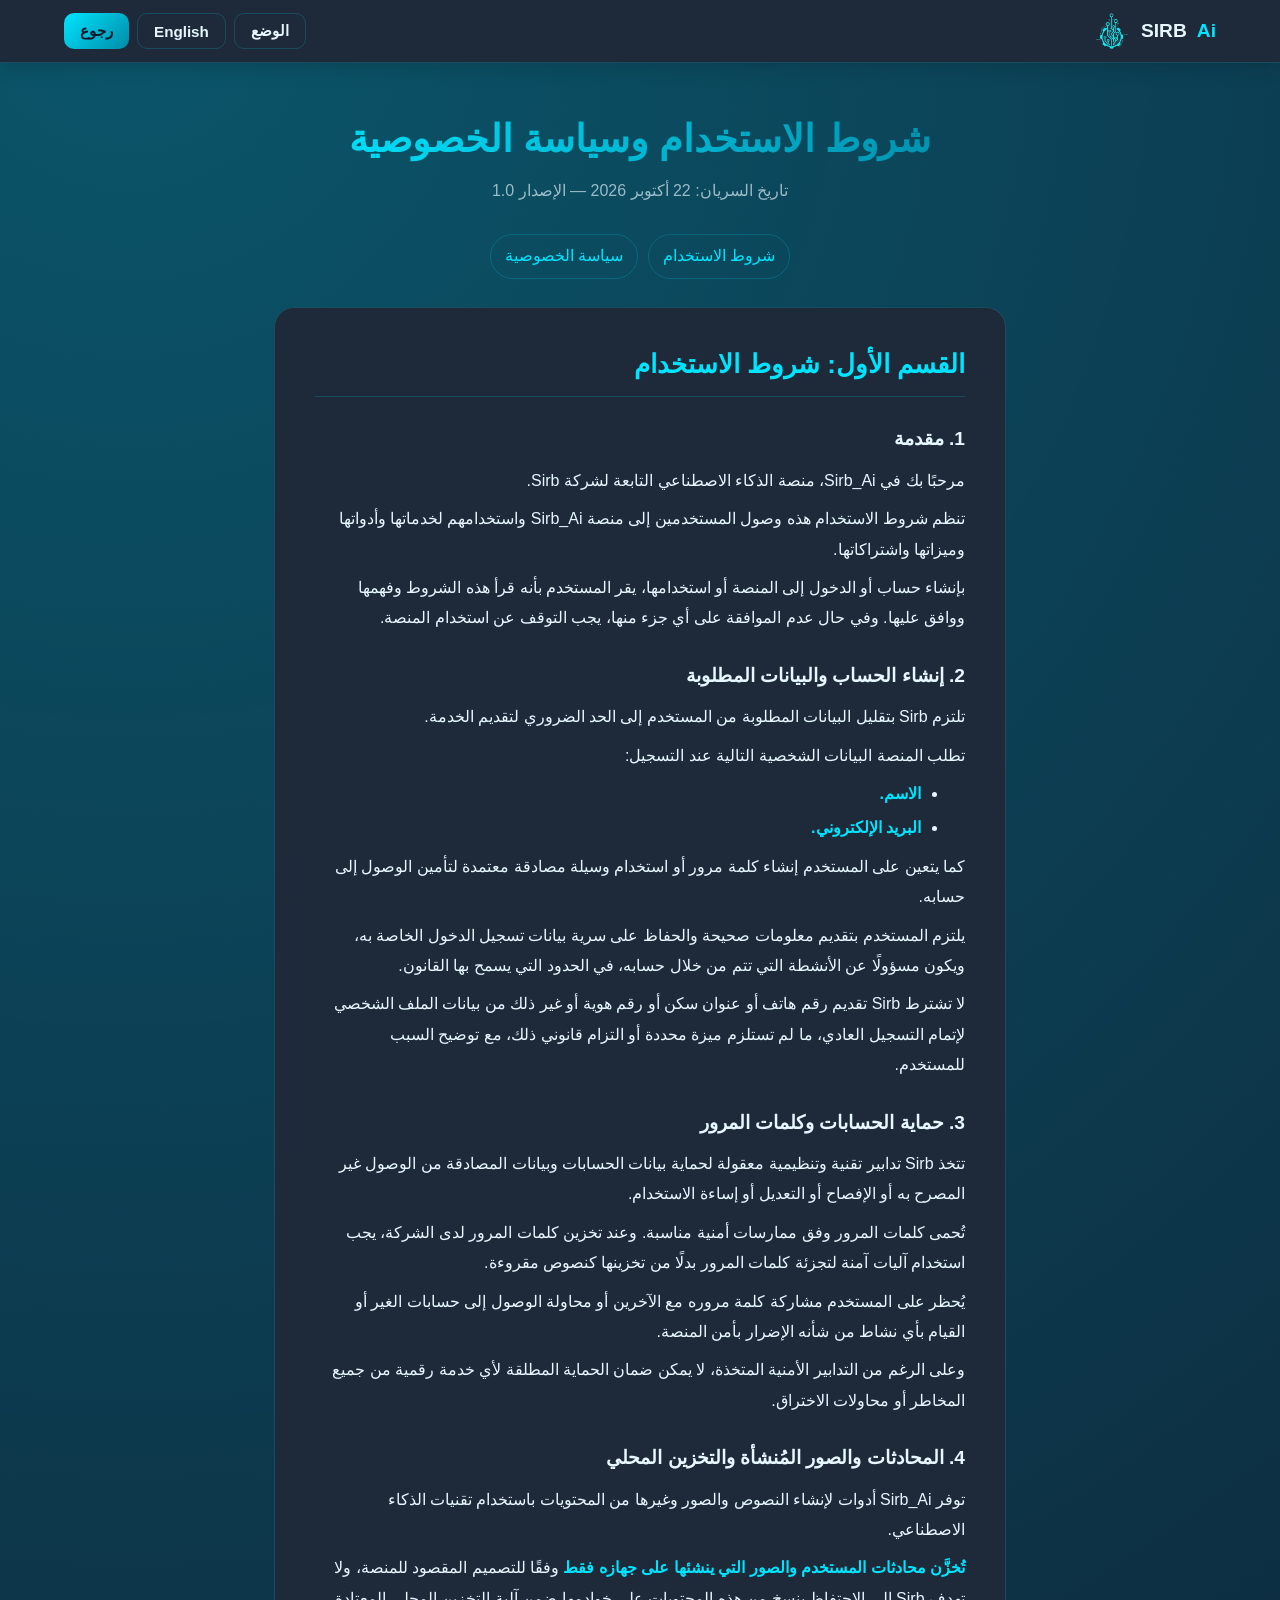
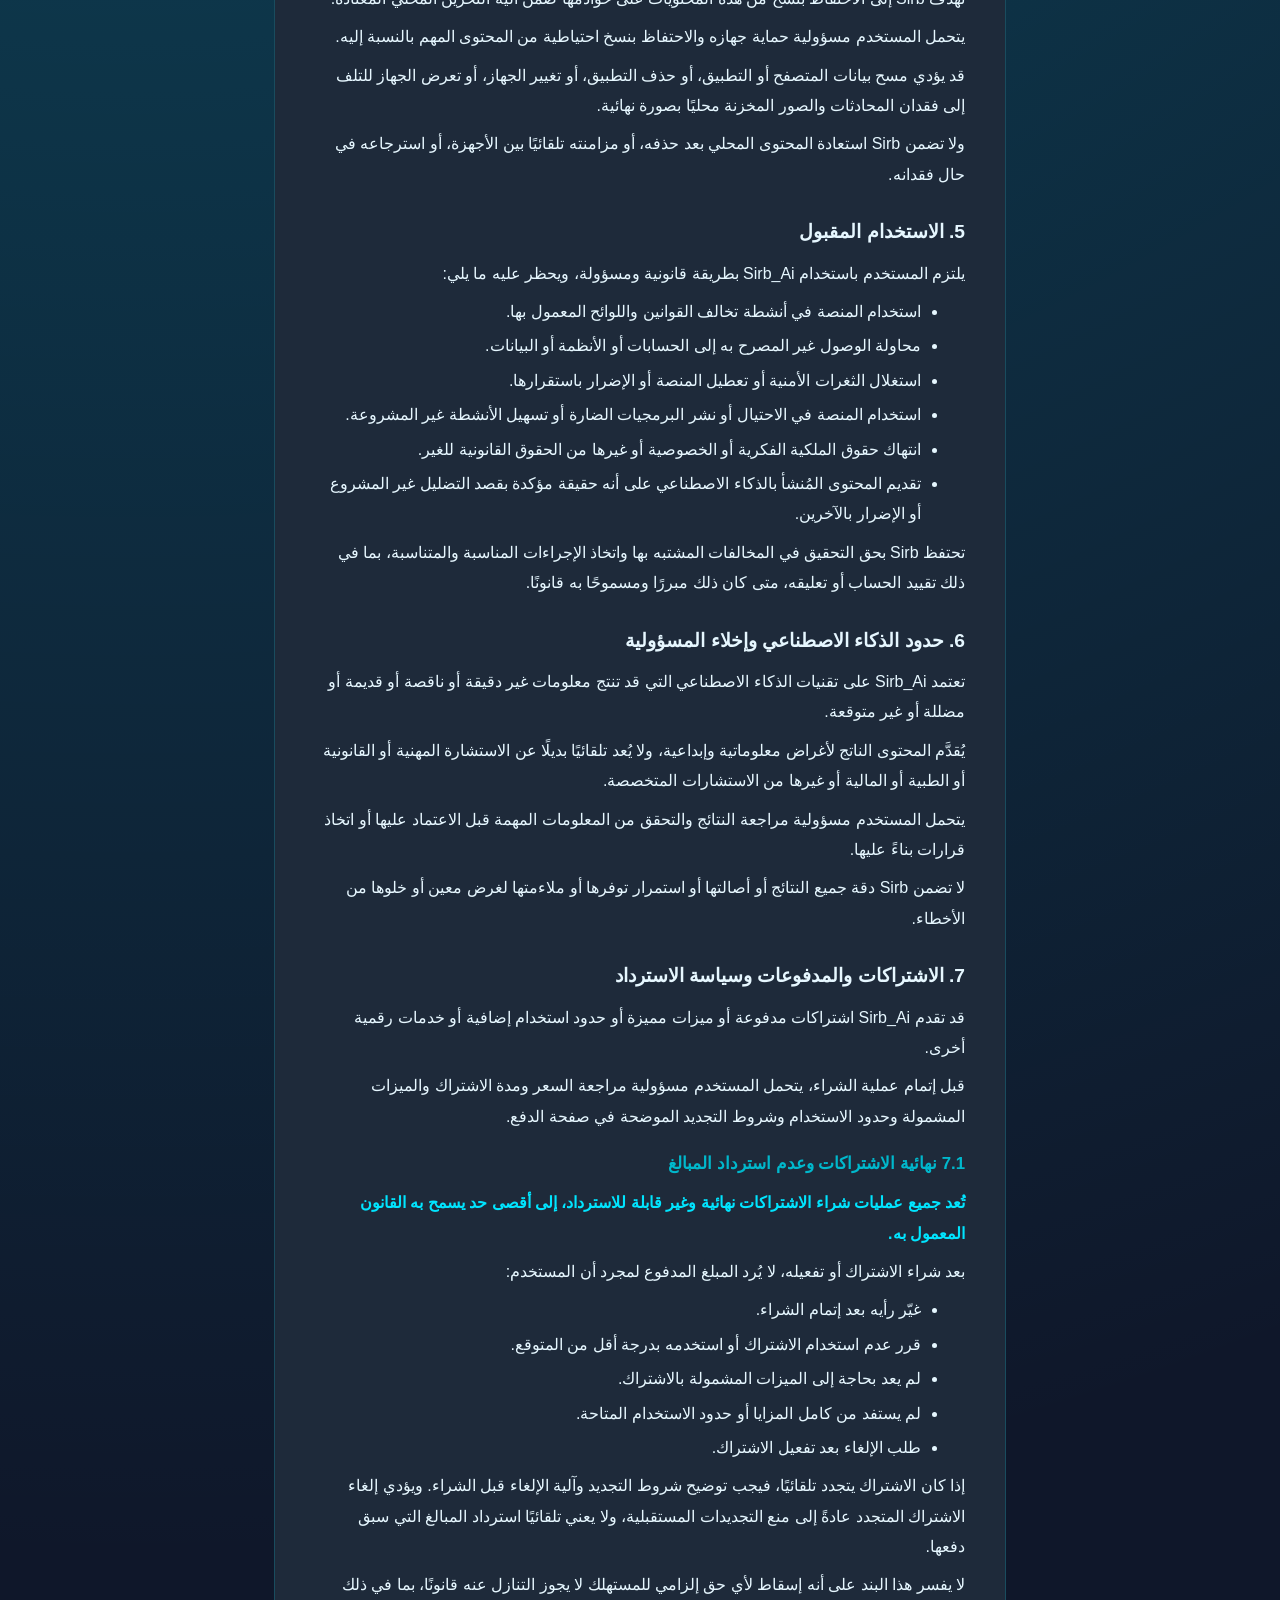
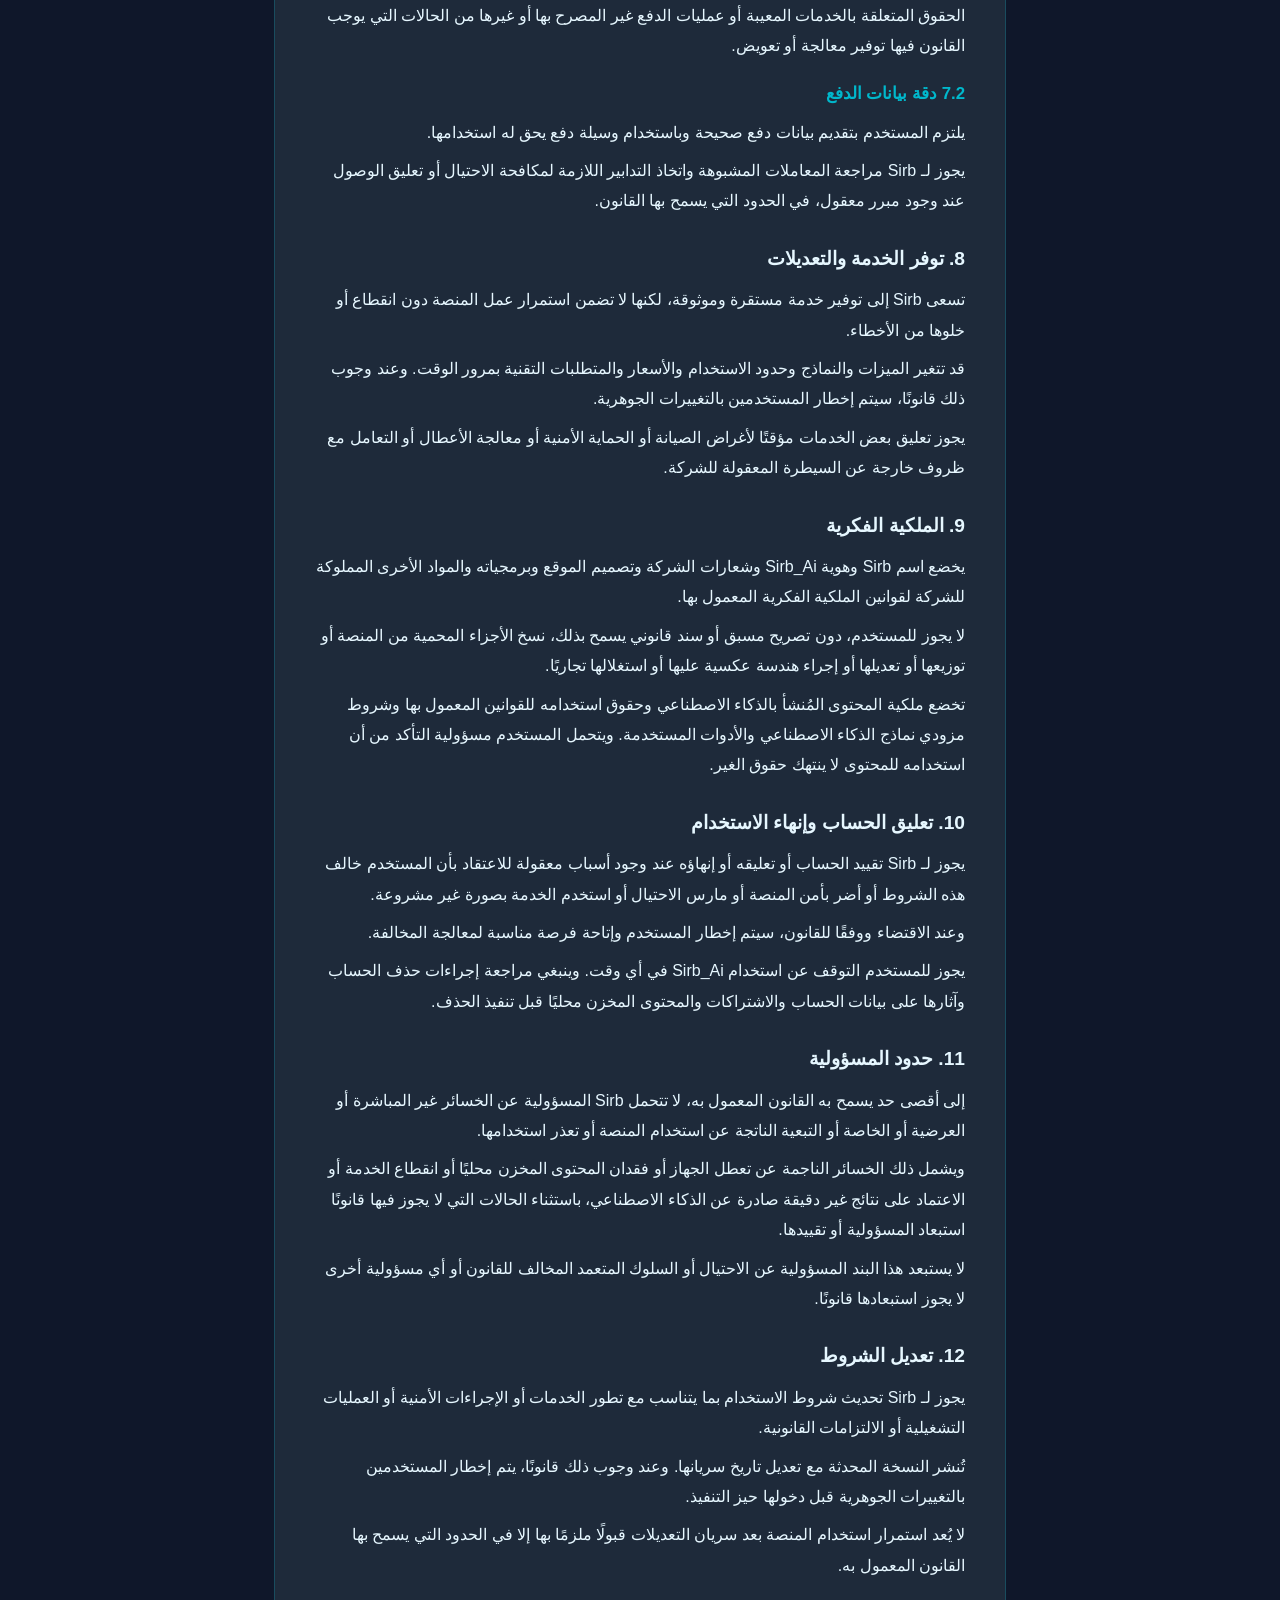
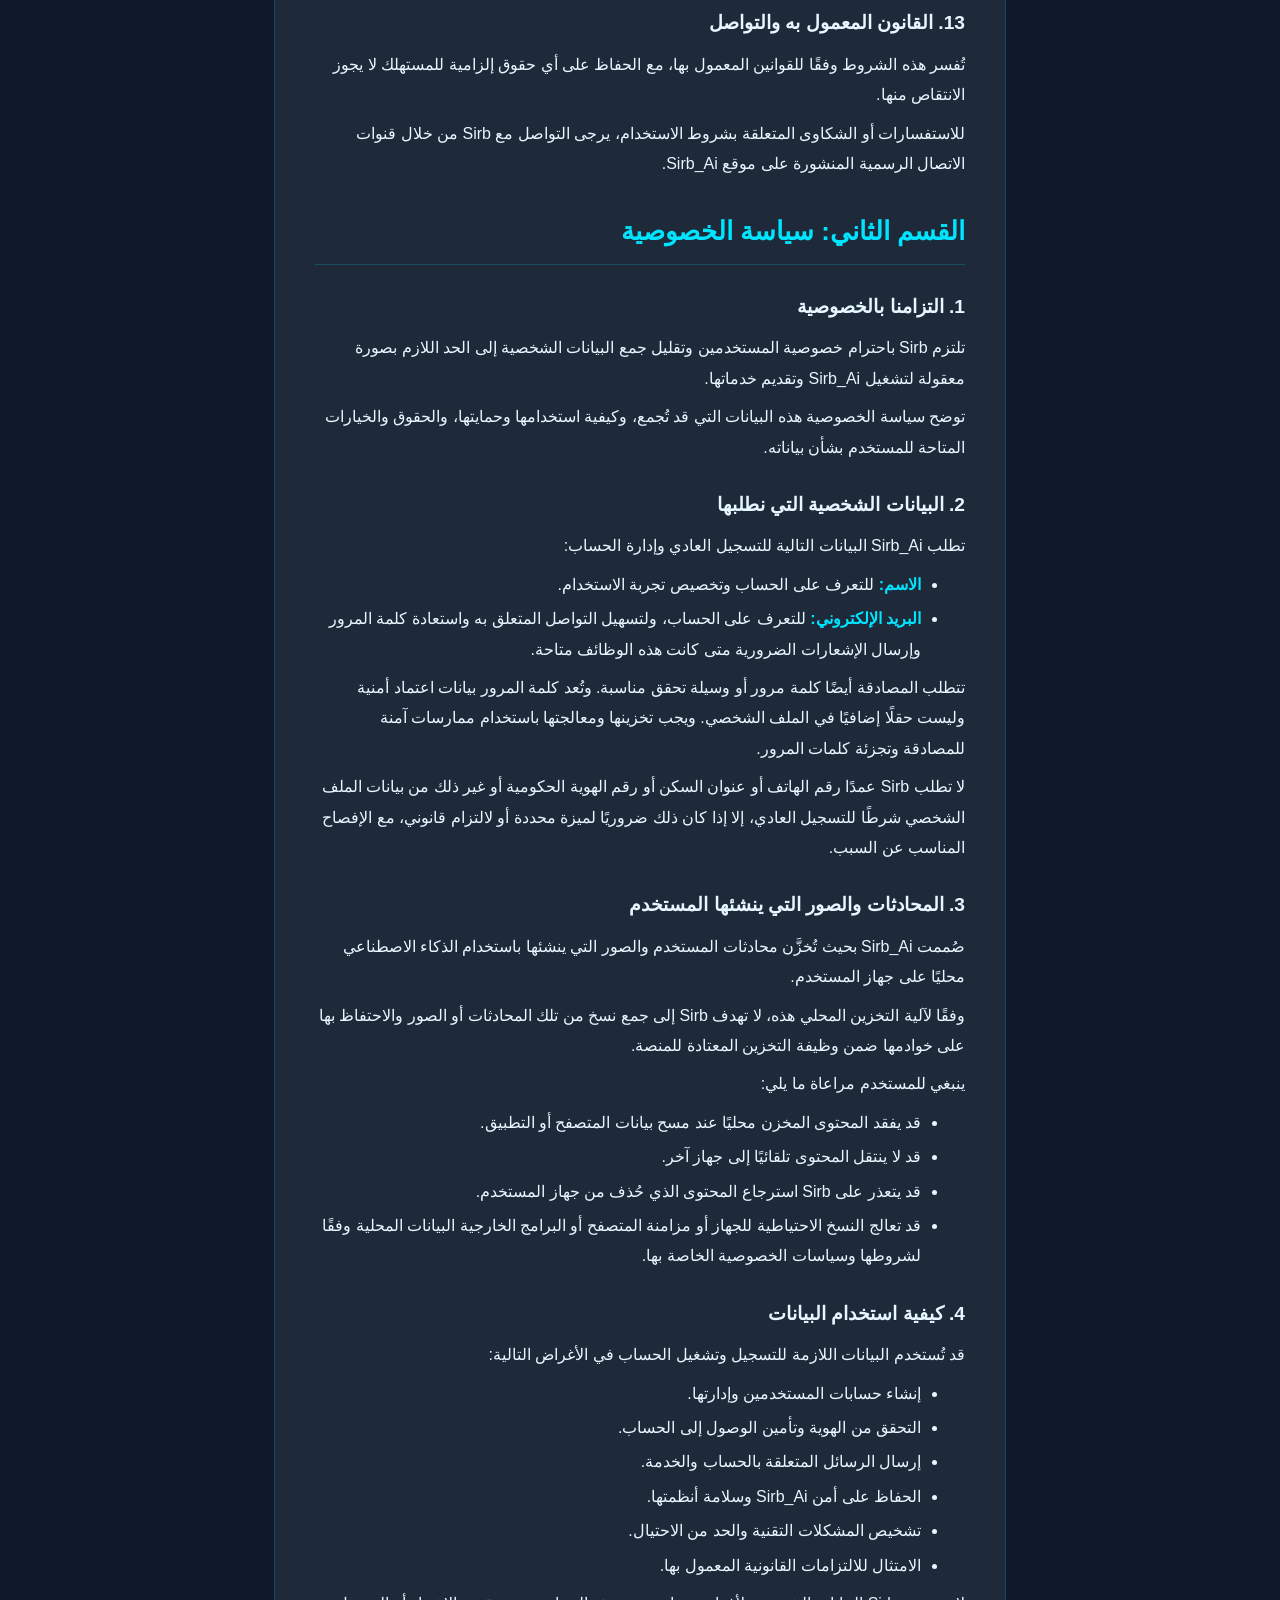
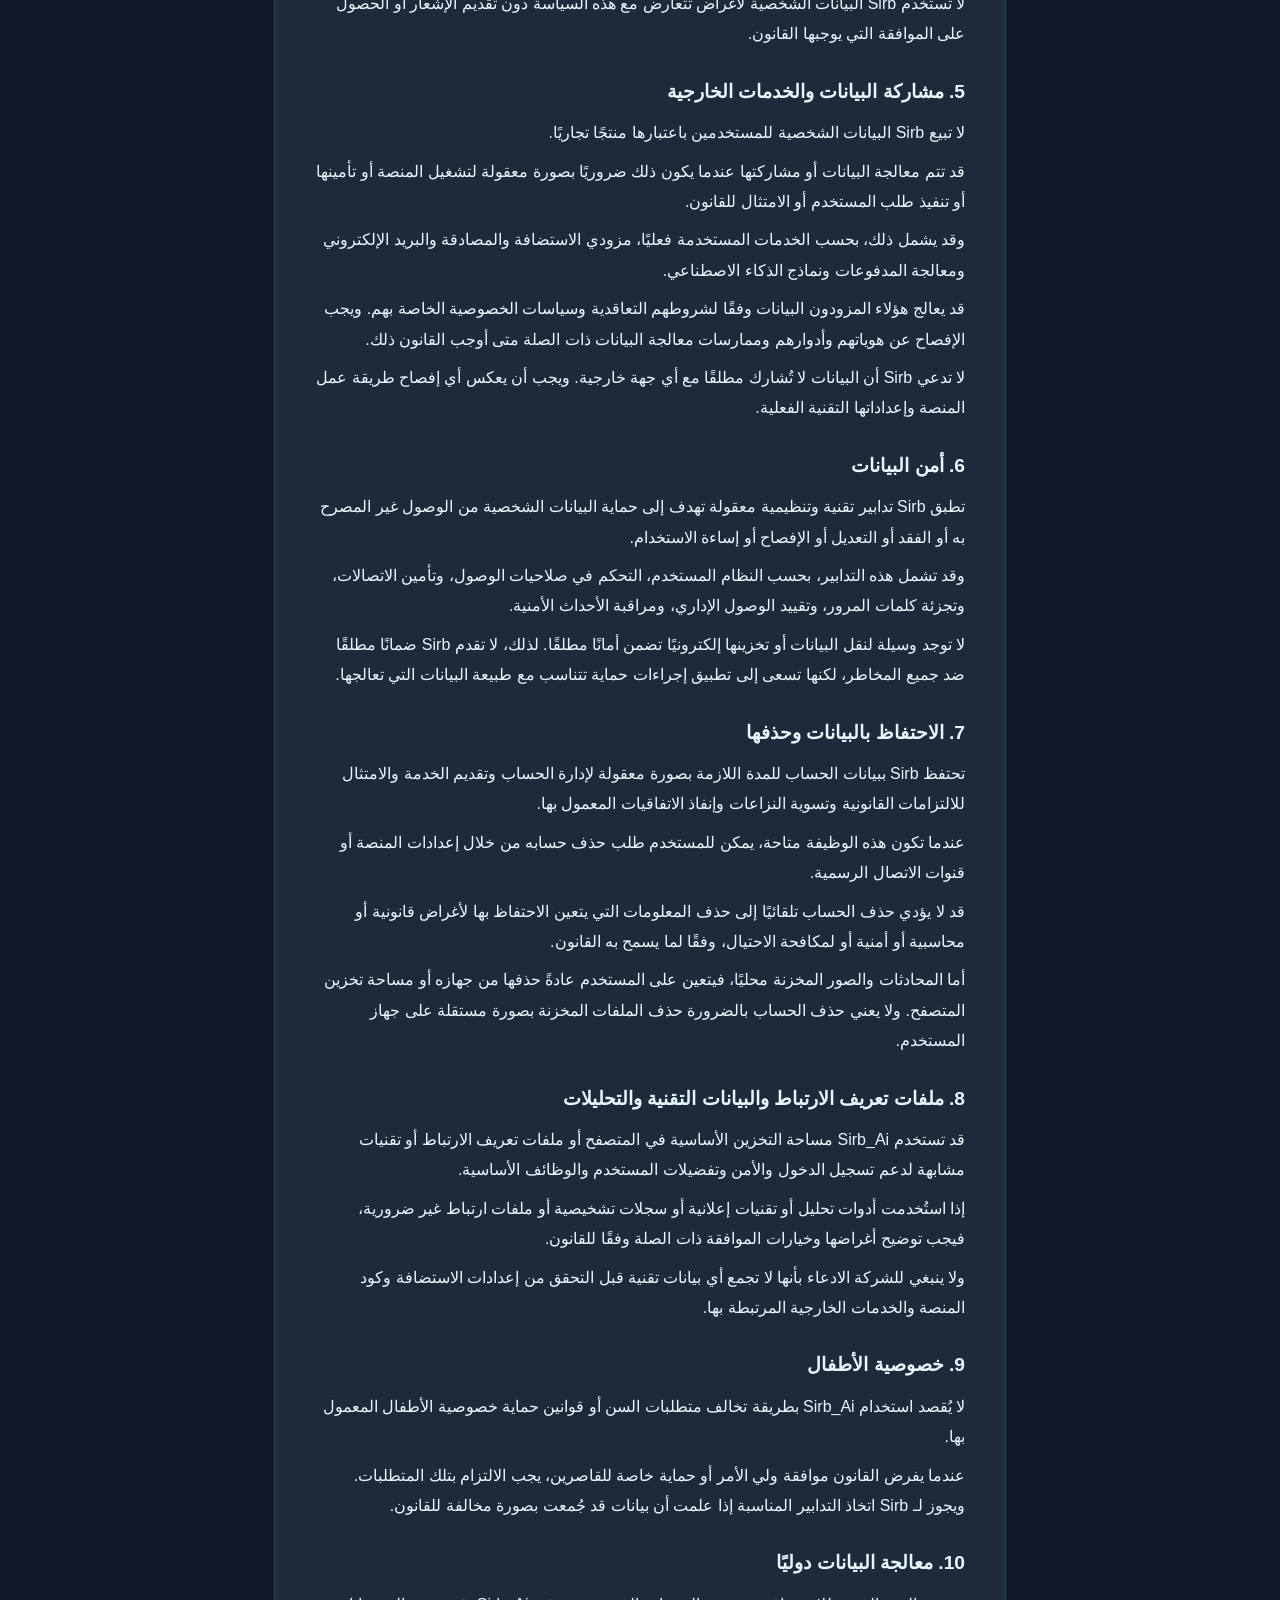
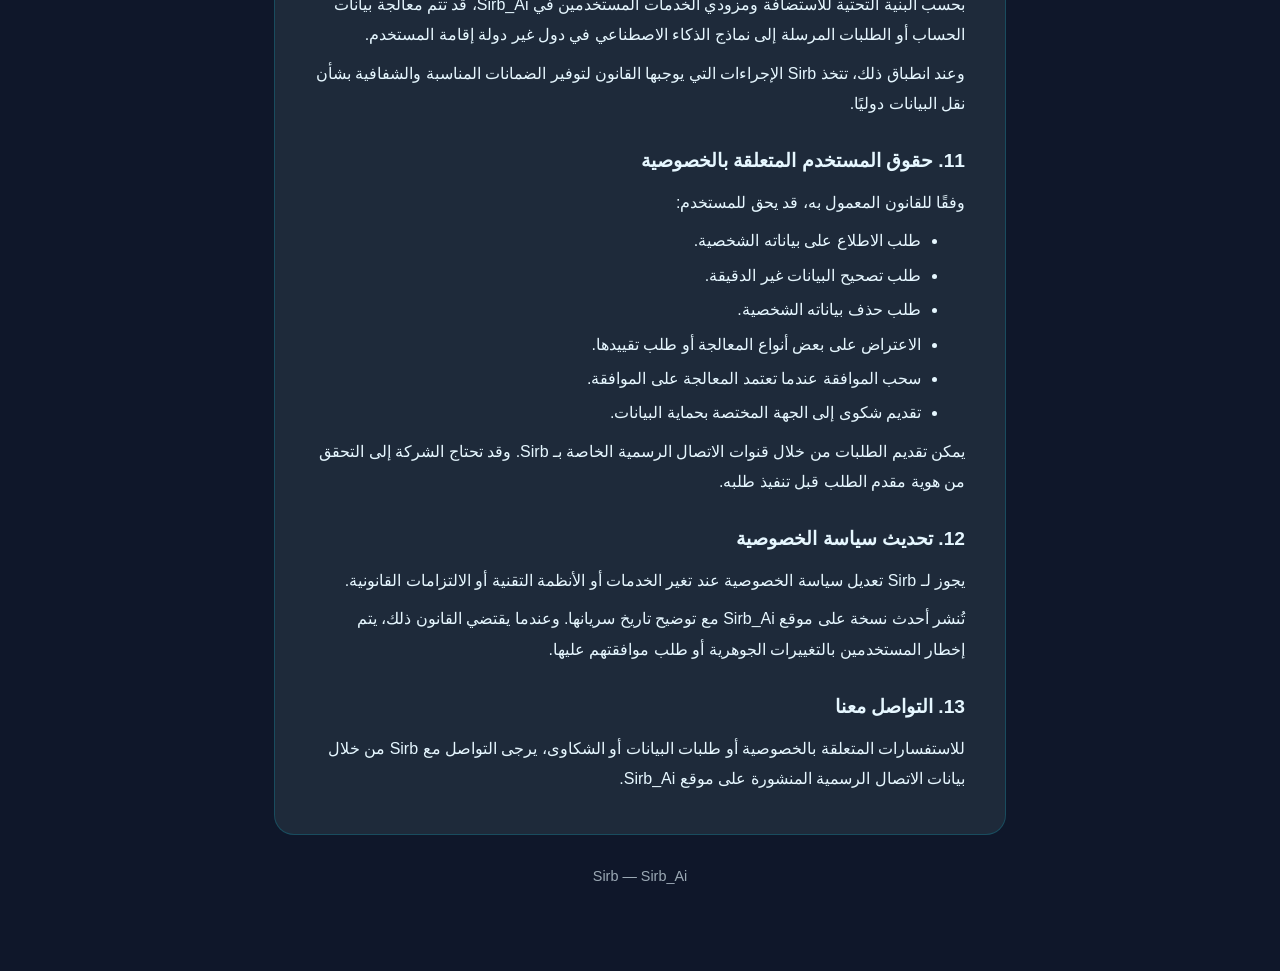
==== commit 2668fbf8: "not" ====
--- a/terms/index.html
+++ b/terms/index.html
@@ -3,14 +3,14 @@
 <head>
 <meta charset="UTF-8">
 <meta name="viewport" content="width=device-width, initial-scale=1.0">
-<meta http-equiv="Content-Security-Policy" content="default-src 'none'; script-src 'sha256-mLKAOgYk7HP+Z89+SSIGFYUQ5mqX8k/PeH8GzlLkI9I='; style-src 'sha256-nK7+4yXsyVcvNnbcJy1uJq3AtoPffdyhoIXQ9f+MDxY=' https://fonts.googleapis.com; font-src https://fonts.gstatic.com; img-src 'self'; base-uri 'none'; form-action 'none'; object-src 'none'">
+<meta http-equiv="Content-Security-Policy" content="default-src 'none'; script-src 'sha256-14k0+prcIaaJZdFU1D4fyHuYeNWqaKkWsRc6oy+5QWs='; style-src 'sha256-YJZONlAgXXu2tYPwfrLDYakBTJ0//EQlkxWqI+f1KcE=' https://fonts.googleapis.com; font-src https://fonts.gstatic.com; img-src 'self'; base-uri 'none'; form-action 'none'; object-src 'none'">
 <meta name="referrer" content="no-referrer">
 <meta name="description" content="شروط الاستخدام وسياسة الخصوصية لمنصة Sirb Ai">
 <title>Sirb Ai — شروط الاستخدام والخصوصية</title>
 <link rel="icon" type="image/png" href="../img/fav.png">
 <link rel="stylesheet" href="https://fonts.googleapis.com/css2?family=Cairo:wght@400;600;700;800&family=Outfit:wght@400;600;700&display=swap">
 <style>:root{--primary:#00E5FF;--secondary:#00B8CC;--interactive:#008BA8;--accent:#00667A;--bg:#0F172A;--card:#1E2A3A;--text:#E6F7FF;--muted:rgba(230,247,255,.65);--line:rgba(0,229,255,.18);--glow:rgba(0,229,255,.3);--on-primary:#0F172A;--font-ar:'Cairo',sans-serif;--font-en:'Outfit',sans-serif}
-[data-theme="light"]{--bg:#F1F5F9;--card:#FFFFFF;--text:#0F172A;--muted:rgba(15,23,42,.65);--line:rgba(0,139,168,.22);--glow:rgba(0,184,204,.2)}
+[data-theme="light"]{--primary:#0891A8;--secondary:#0E7C90;--interactive:#00667A;--bg:#E7EDF2;--card:#F4F7FA;--text:#1B2533;--muted:rgba(27,37,51,.62);--line:rgba(0,102,122,.16);--glow:rgba(8,145,168,.14);--on-primary:#F4F7FA}
 *{box-sizing:border-box;margin:0;padding:0}
 html{scroll-behavior:smooth}
 body{font-family:var(--font-ar);background:radial-gradient(circle at 10% 0%,var(--glow),transparent 35%),var(--bg);color:var(--text);line-height:1.9;min-height:100vh}
@@ -43,7 +43,7 @@
 .foot{text-align:center;color:var(--muted);margin-top:28px;font-size:.9rem}
 @media print{.top,.toc{display:none}.doc{border:0}}
 </style>
-<script>(function(){'use strict';var d=document.documentElement;var t=null;try{t=localStorage.getItem('sirb-theme')}catch(e){}d.dataset.theme=t==='light'?'light':'dark';var BACK={one:'../log/one.html',main:'../main/main.html'};var q=new URLSearchParams(location.search);var from=q.get('from');var target=Object.prototype.hasOwnProperty.call(BACK,from)?BACK[from]:'../log/one.html';var lang=q.get('lang')==='en'?'en':'ar';function setLang(l){lang=l;var ar=l==='ar';d.lang=l;d.dir=ar?'rtl':'ltr';document.getElementById('doc-ar').hidden=!ar;document.getElementById('doc-en').hidden=ar;document.getElementById('langBtn').textContent=ar?'English':'العربية';document.getElementById('backBtn').textContent=ar?'رجوع':'Back';document.getElementById('themeBtn').textContent=ar?'الوضع':'Theme';document.getElementById('title').textContent=ar?'شروط الاستخدام وسياسة الخصوصية':'Terms of Service & Privacy Policy';document.getElementById('sub').textContent=ar?'تاريخ السريان: 22 أكتوبر 2026 — الإصدار 1.0':'Effective Date: October 22, 2026 — Version 1.0';var a=document.getElementById('tocTerms'),b=document.getElementById('tocPrivacy');a.textContent=ar?'شروط الاستخدام':'Terms of Service';b.textContent=ar?'سياسة الخصوصية':'Privacy Policy';a.href='#'+l+'-p1';b.href='#'+l+'-p2';document.title=ar?'Sirb Ai — شروط الاستخدام والخصوصية':'Sirb Ai — Terms & Privacy'}document.addEventListener('DOMContentLoaded',function(){setLang(lang);document.getElementById('backBtn').addEventListener('click',function(){location.replace(target)});document.getElementById('langBtn').addEventListener('click',function(){setLang(lang==='ar'?'en':'ar')});document.getElementById('themeBtn').addEventListener('click',function(){var n=d.dataset.theme==='dark'?'light':'dark';d.dataset.theme=n;try{localStorage.setItem('sirb-theme',n)}catch(e){}})})})();</script>
+<script>(function(){'use strict';var d=document.documentElement;var t=null;try{t=localStorage.getItem('sirb-theme')}catch(e){}d.dataset.theme=t==='light'?'light':'dark';var BACK={home:'../index.html',one:'../log/one.html',main:'../main/main.html'};var q=new URLSearchParams(location.search);var from=q.get('from');var target=Object.prototype.hasOwnProperty.call(BACK,from)?BACK[from]:'../log/one.html';var lang=q.get('lang')==='en'?'en':'ar';function setLang(l){lang=l;var ar=l==='ar';d.lang=l;d.dir=ar?'rtl':'ltr';document.getElementById('doc-ar').hidden=!ar;document.getElementById('doc-en').hidden=ar;document.getElementById('langBtn').textContent=ar?'English':'العربية';document.getElementById('backBtn').textContent=ar?'رجوع':'Back';document.getElementById('themeBtn').textContent=ar?'الوضع':'Theme';document.getElementById('title').textContent=ar?'شروط الاستخدام وسياسة الخصوصية':'Terms of Service & Privacy Policy';document.getElementById('sub').textContent=ar?'تاريخ السريان: 22 أكتوبر 2026 — الإصدار 1.0':'Effective Date: October 22, 2026 — Version 1.0';var a=document.getElementById('tocTerms'),b=document.getElementById('tocPrivacy');a.textContent=ar?'شروط الاستخدام':'Terms of Service';b.textContent=ar?'سياسة الخصوصية':'Privacy Policy';a.href='#'+l+'-p1';b.href='#'+l+'-p2';document.title=ar?'Sirb Ai — شروط الاستخدام والخصوصية':'Sirb Ai — Terms & Privacy'}document.addEventListener('DOMContentLoaded',function(){setLang(lang);document.getElementById('backBtn').addEventListener('click',function(){location.replace(target)});document.getElementById('langBtn').addEventListener('click',function(){setLang(lang==='ar'?'en':'ar')});document.getElementById('themeBtn').addEventListener('click',function(){var n=d.dataset.theme==='dark'?'light':'dark';d.dataset.theme=n;try{localStorage.setItem('sirb-theme',n)}catch(e){}})})})();</script>
 </head>
 <body>
 <header class="top">
@@ -60,7 +60,7 @@
 <article class="doc" id="doc-ar">
 <h2 class="part" id="ar-p1">القسم الأول: شروط الاستخدام</h2>
 <h3>1. مقدمة</h3>
-<p>مرحبًا بك في Sirb_Ai، منصة الذكاء الاصطناعي التابعة لشركة Sirb، ويُشار إليها في هذه الوثيقة بعبارات «الشركة» أو «نحن» أو «المنصة».</p>
+<p>مرحبًا بك في Sirb_Ai، منصة الذكاء الاصطناعي التابعة لشركة Sirb.</p>
 <p>تنظم شروط الاستخدام هذه وصول المستخدمين إلى منصة Sirb_Ai واستخدامهم لخدماتها وأدواتها وميزاتها واشتراكاتها.</p>
 <p>بإنشاء حساب أو الدخول إلى المنصة أو استخدامها، يقر المستخدم بأنه قرأ هذه الشروط وفهمها ووافق عليها. وفي حال عدم الموافقة على أي جزء منها، يجب التوقف عن استخدام المنصة.</p>
 <h3>2. إنشاء الحساب والبيانات المطلوبة</h3>
@@ -84,7 +84,6 @@
 <p>يتحمل المستخدم مسؤولية حماية جهازه والاحتفاظ بنسخ احتياطية من المحتوى المهم بالنسبة إليه.</p>
 <p>قد يؤدي مسح بيانات المتصفح أو التطبيق، أو حذف التطبيق، أو تغيير الجهاز، أو تعرض الجهاز للتلف إلى فقدان المحادثات والصور المخزنة محليًا بصورة نهائية.</p>
 <p>ولا تضمن Sirb استعادة المحتوى المحلي بعد حذفه، أو مزامنته تلقائيًا بين الأجهزة، أو استرجاعه في حال فقدانه.</p>
-<p><strong>توضيح مهم:</strong> يجب أن يتطابق هذا الوصف مع طريقة عمل المنصة الفعلية. فإذا كانت المحادثات أو الصور تُرسل إلى خوادم خارجية أو تُحفظ عليها، فيجب الإفصاح عن ذلك بوضوح في سياسة الخصوصية قبل نشرها.</p>
 <h3>5. الاستخدام المقبول</h3>
 <p>يلتزم المستخدم باستخدام Sirb_Ai بطريقة قانونية ومسؤولة، ويحظر عليه ما يلي:</p>
 <ul>
@@ -164,8 +163,6 @@
 <li>قد يتعذر على Sirb استرجاع المحتوى الذي حُذف من جهاز المستخدم.</li>
 <li>قد تعالج النسخ الاحتياطية للجهاز أو مزامنة المتصفح أو البرامج الخارجية البيانات المحلية وفقًا لشروطها وسياسات الخصوصية الخاصة بها.</li>
 </ul>
-<p><strong>إفصاح تقني مهم:</strong> عند إرسال طلب إلى نموذج ذكاء اصطناعي، قد يكون من الضروري نقل الطلب إلى خوادم Sirb أو إلى مزود خارجي للذكاء الاصطناعي لإنتاج الرد. وإذا حدث ذلك، فقد تتم معالجة الطلب والبيانات المرتبطة به خارج جهاز المستخدم، حتى لو حُفظت المحادثة الناتجة محليًا.</p>
-<p>لذلك، يجب قبل نشر هذه السياسة التحقق من تدفقات البيانات الفعلية، ومزودي الذكاء الاصطناعي المستخدمين، ومدة الاحتفاظ بالبيانات، وأي سجلات تقنية أو أدوات تحليل مستخدمة، والإفصاح عنها بدقة.</p>
 <h3>4. كيفية استخدام البيانات</h3>
 <p>قد تُستخدم البيانات اللازمة للتسجيل وتشغيل الحساب في الأغراض التالية:</p>
 <ul>
@@ -223,7 +220,7 @@
 <p><strong>Company:</strong> Sirb<br><strong>Platform:</strong> Sirb_Ai<br><strong>Effective Date:</strong> October 22, 2026<br><strong>Document Version:</strong> 1.0</p>
 <h2 class="part" id="en-p1">PART ONE: TERMS OF SERVICE</h2>
 <h3>1. Introduction</h3>
-<p>Welcome to Sirb_Ai, an artificial intelligence platform operated by Sirb (&quot;Company,&quot; &quot;we,&quot; &quot;our,&quot; or &quot;us&quot;).</p>
+<p>Welcome to Sirb_Ai, an artificial intelligence platform operated by Sirb.</p>
 <p>These Terms of Service govern your access to and use of Sirb_Ai, including its features, tools, subscription plans, and any associated services.</p>
 <p>By creating an account, accessing, or using Sirb_Ai, you acknowledge that you have read, understood, and agreed to these Terms. If you do not agree with any part of these Terms, you must discontinue your use of the Platform.</p>
 <h3>2. Account Registration</h3>
@@ -245,7 +242,6 @@
 <p><strong>Your conversations and generated images are stored on your device only</strong>, according to the Platform&#x27;s intended local-storage design. Sirb does not intend to maintain server-side copies of this locally stored content as part of that design.</p>
 <p>Users are responsible for maintaining their own backups and protecting their devices. Clearing browser data, uninstalling an application, changing devices, or experiencing device failure may result in permanent loss of locally stored conversations or generated images.</p>
 <p>Unless explicitly stated otherwise, Sirb does not guarantee that locally stored content can be recovered, synchronized across devices, or restored after deletion.</p>
-<p>This statement describes the intended storage arrangement and must be consistent with the Platform&#x27;s actual technical implementation. If conversations or images are transmitted to or retained on external servers, the applicable disclosures must accurately explain that processing.</p>
 <h3>5. Acceptable Use</h3>
 <p>Users agree to use Sirb_Ai lawfully and responsibly.</p>
 <p>You must not:</p>
@@ -326,7 +322,6 @@
 <li>Sirb may be unable to retrieve content that has been deleted from the user&#x27;s device.</li>
 <li>Device backups, browser synchronization, or third-party software may process locally stored information under their own terms and privacy policies.</li>
 </ul>
-<p><strong>Important technical disclosure:</strong> When a user submits a prompt to an AI model, the prompt may need to be transmitted to Sirb&#x27;s infrastructure or an external AI provider to generate a response. If this occurs, the prompt and associated data may be processed outside the user&#x27;s device even if the resulting conversation is stored locally. Sirb&#x27;s actual data flows, AI providers, retention practices, and any analytics or logging must be accurately disclosed here before publication.</p>
 <h3>4. How We Use Information</h3>
 <p>The information collected for account registration and operation may be used to:</p>
 <ul>
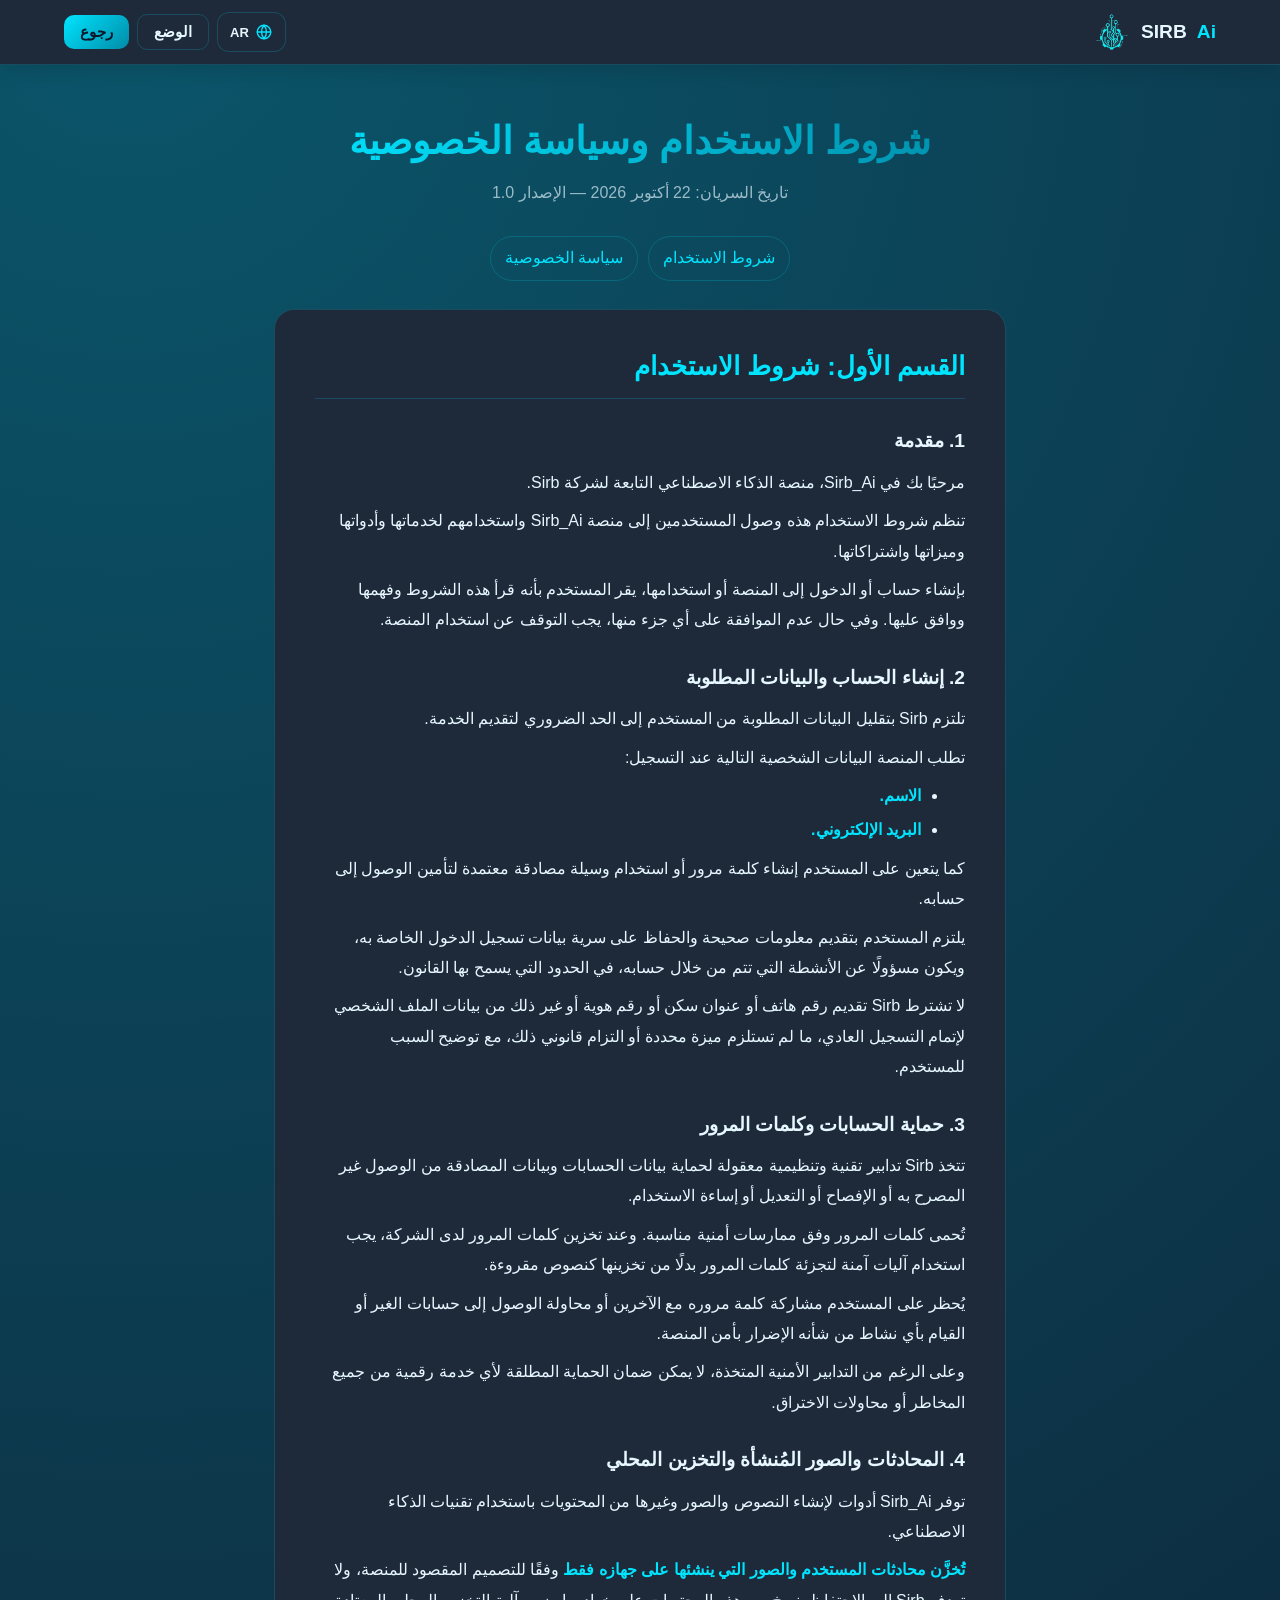
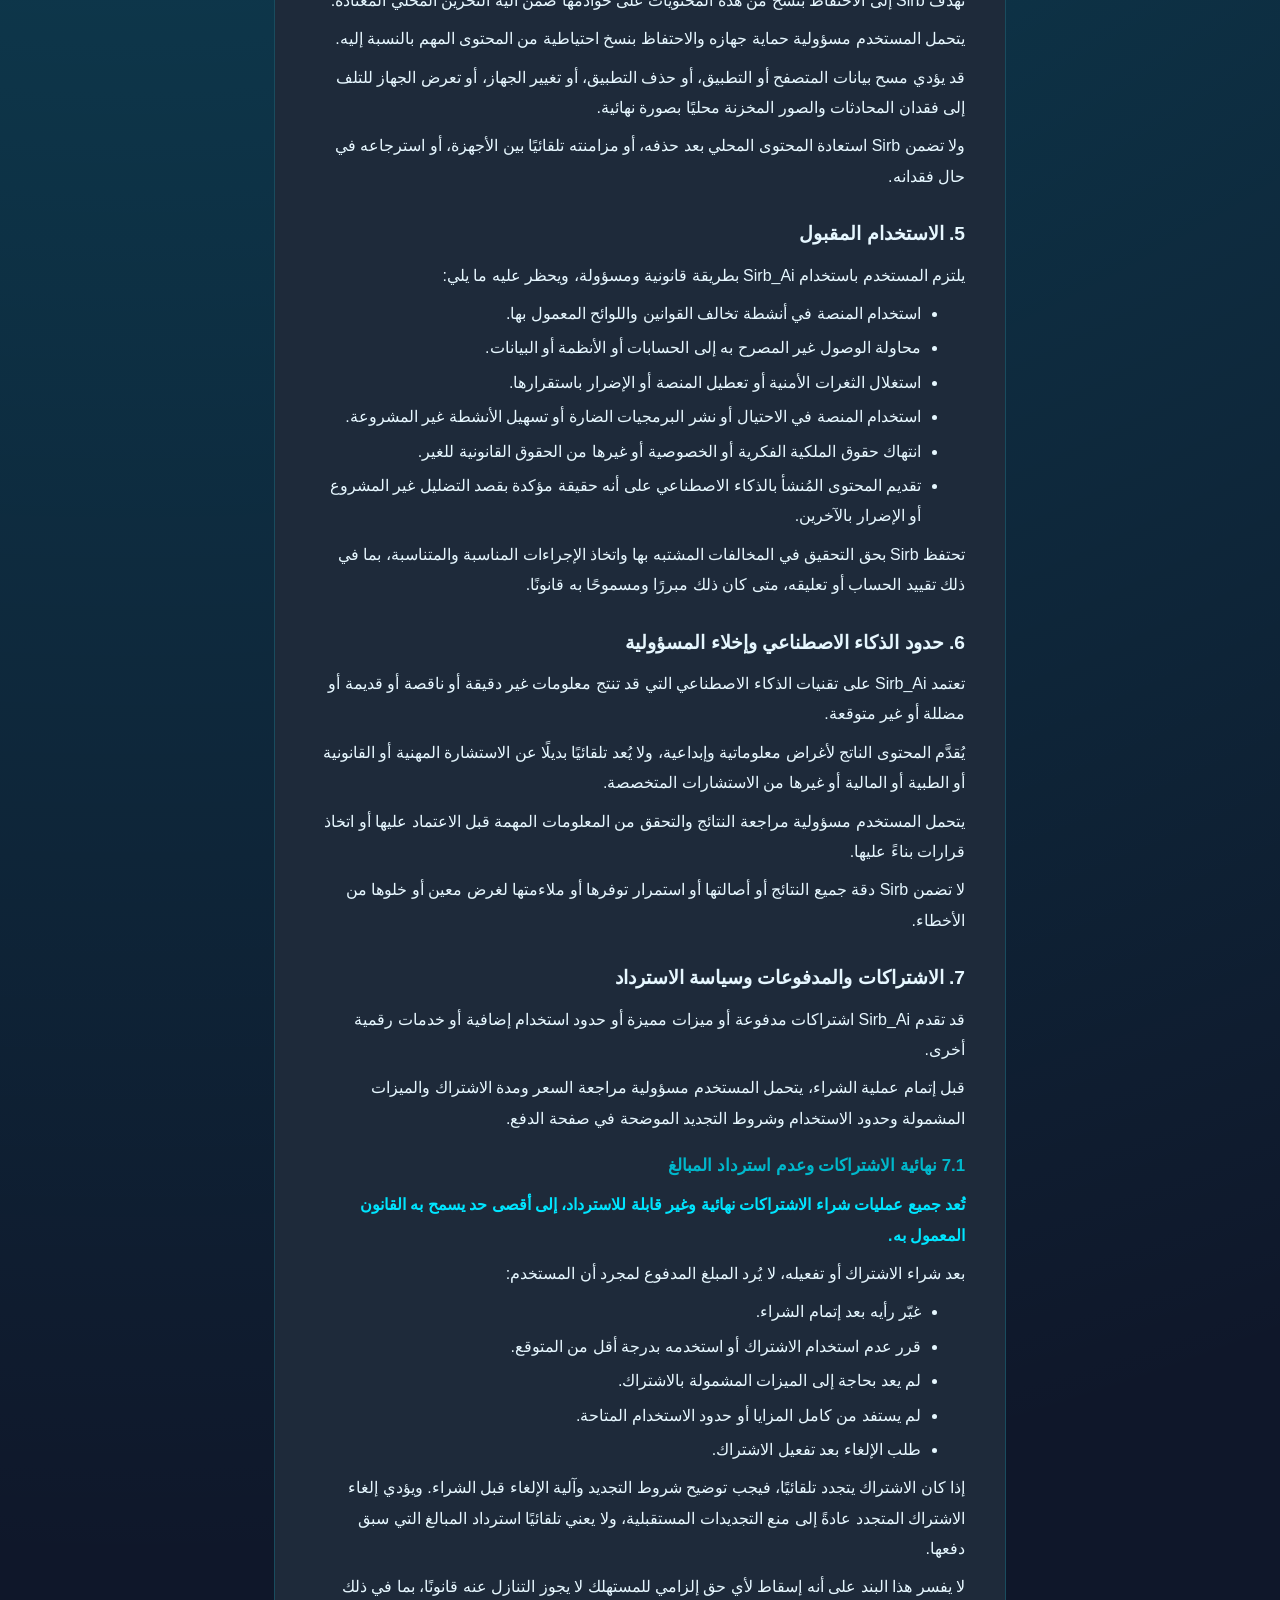
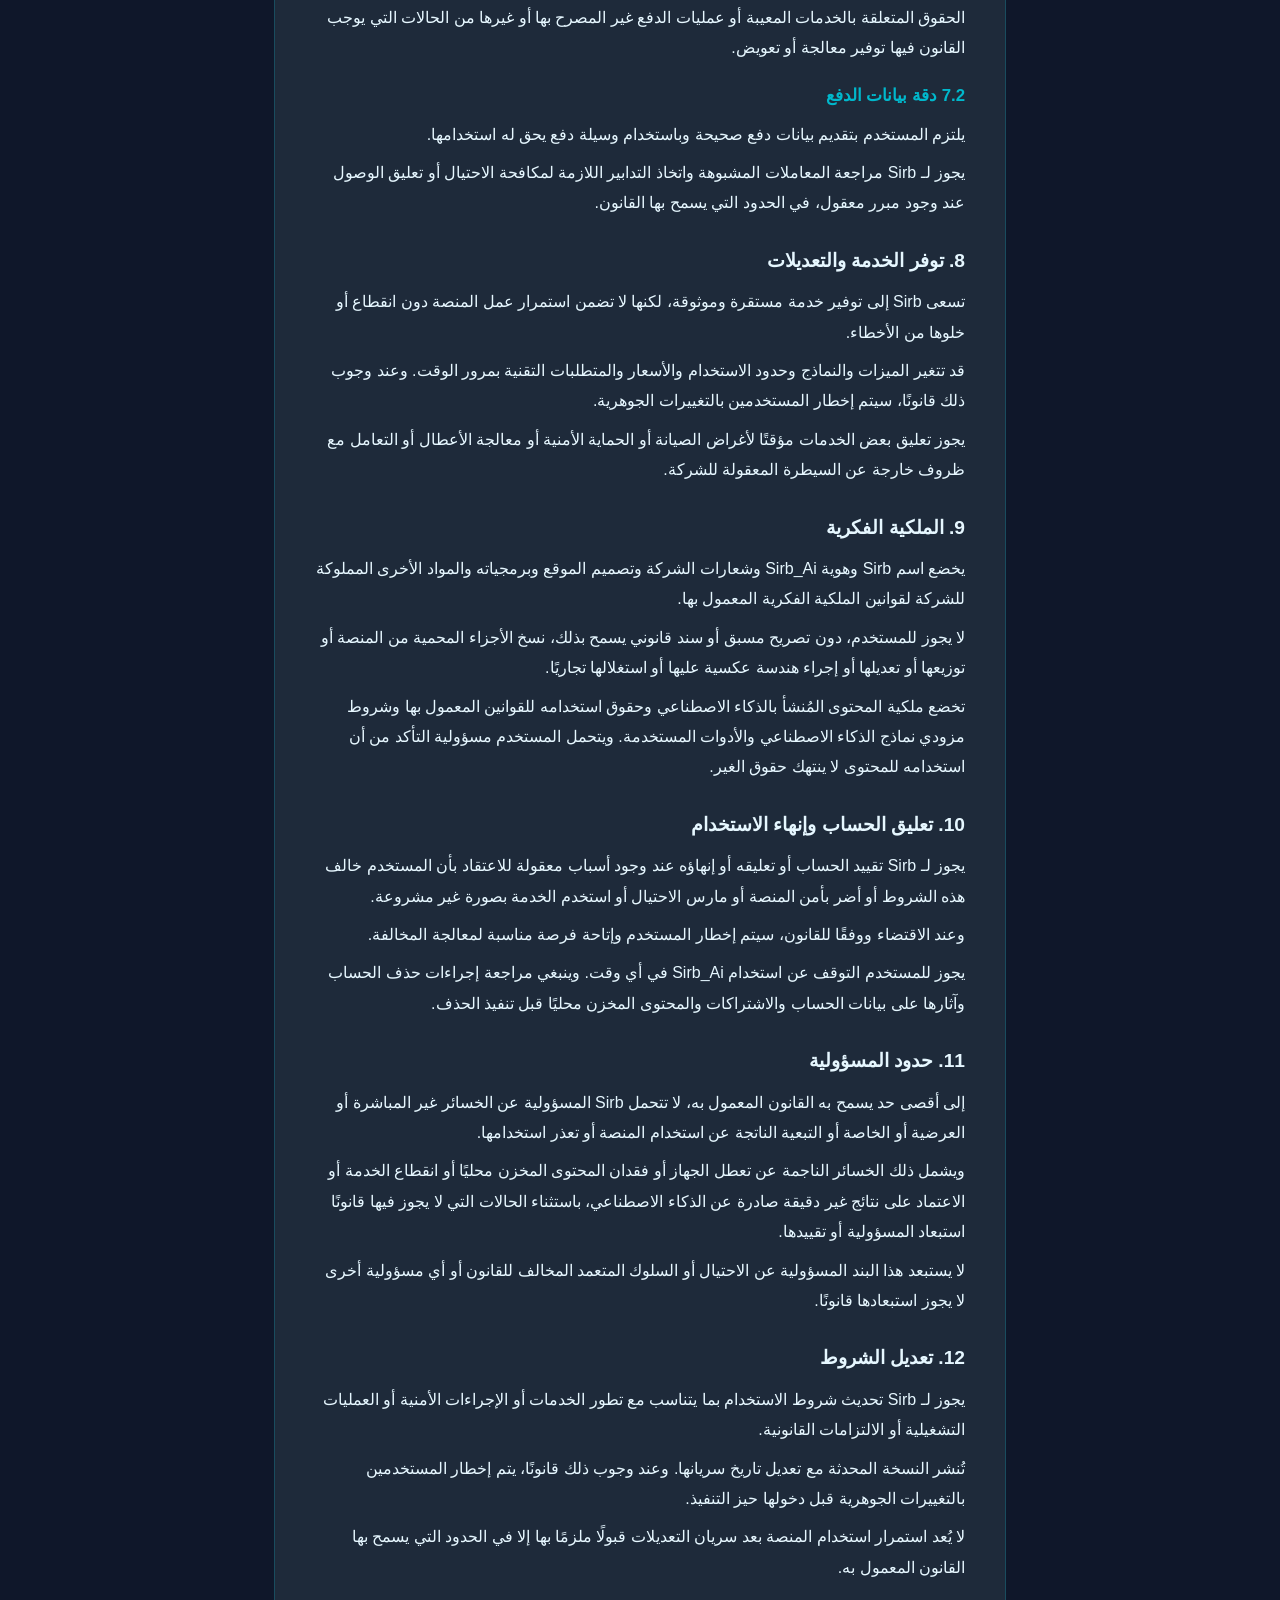
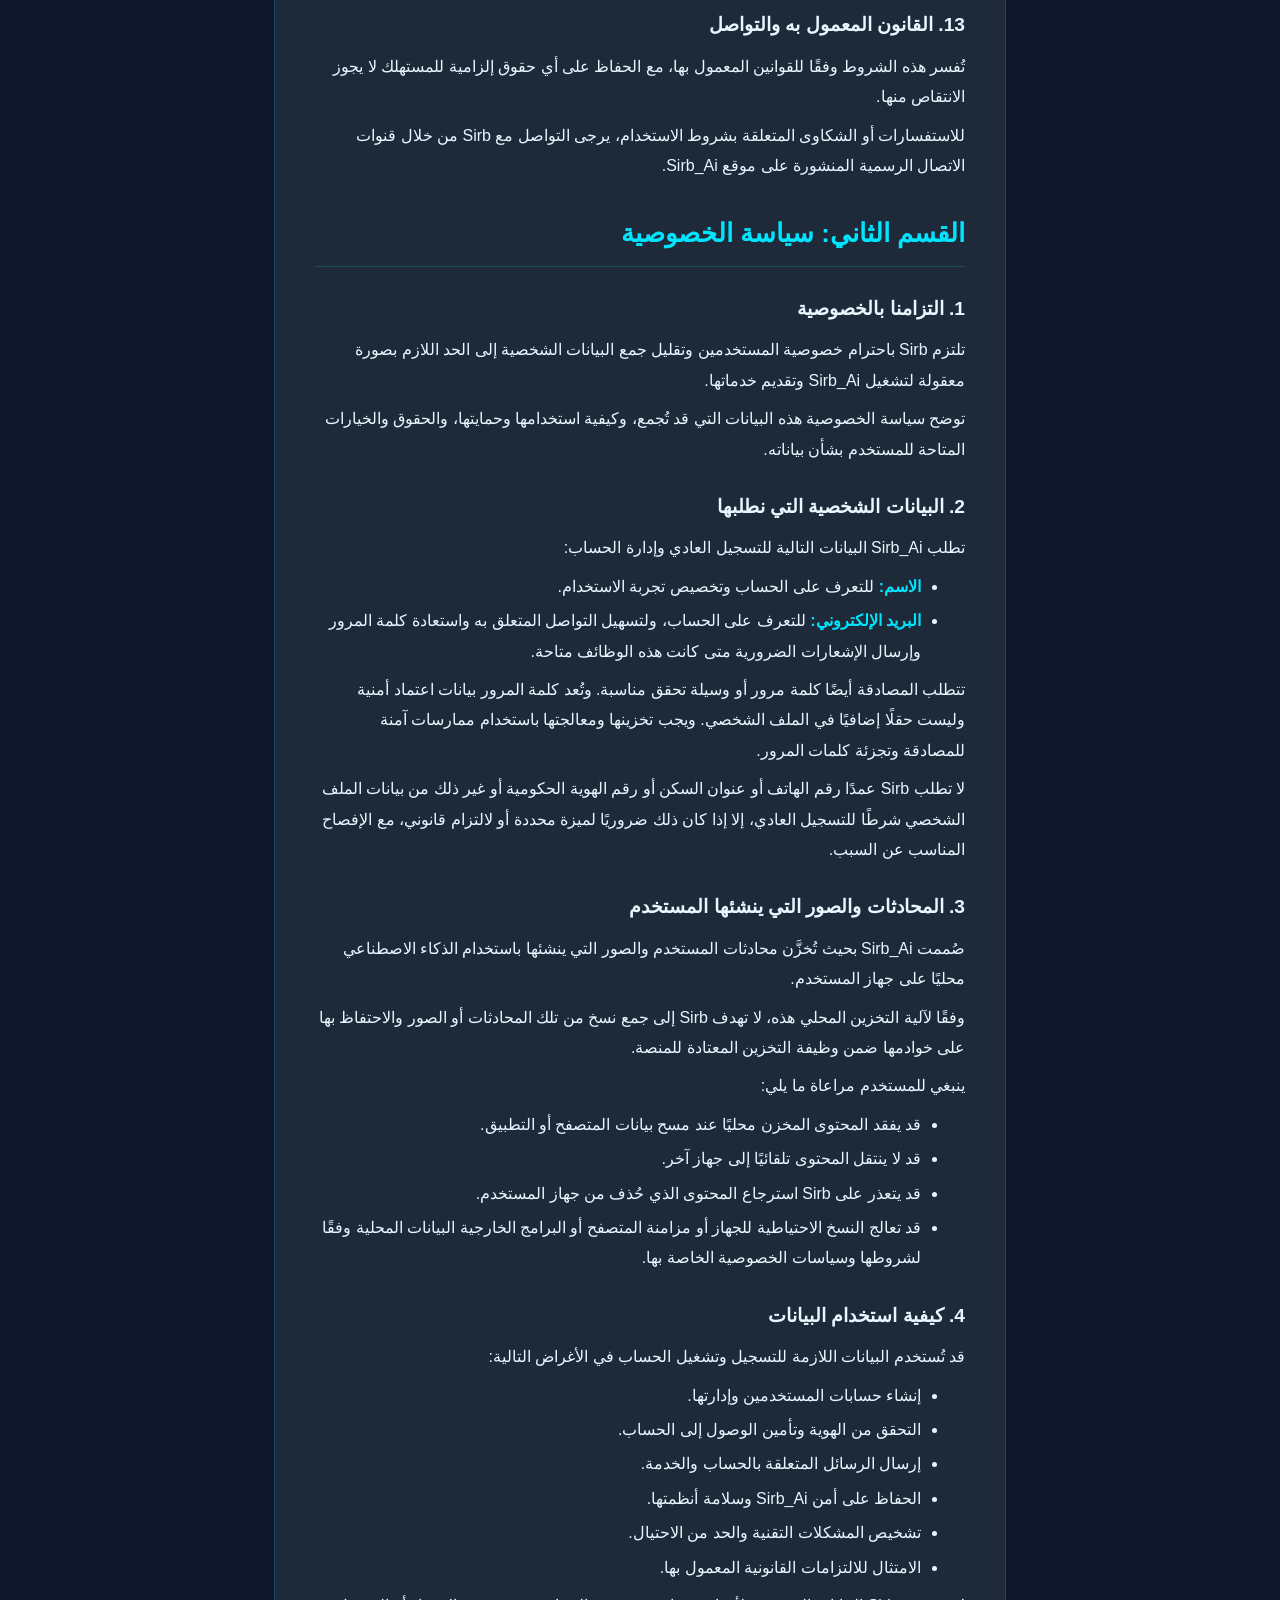
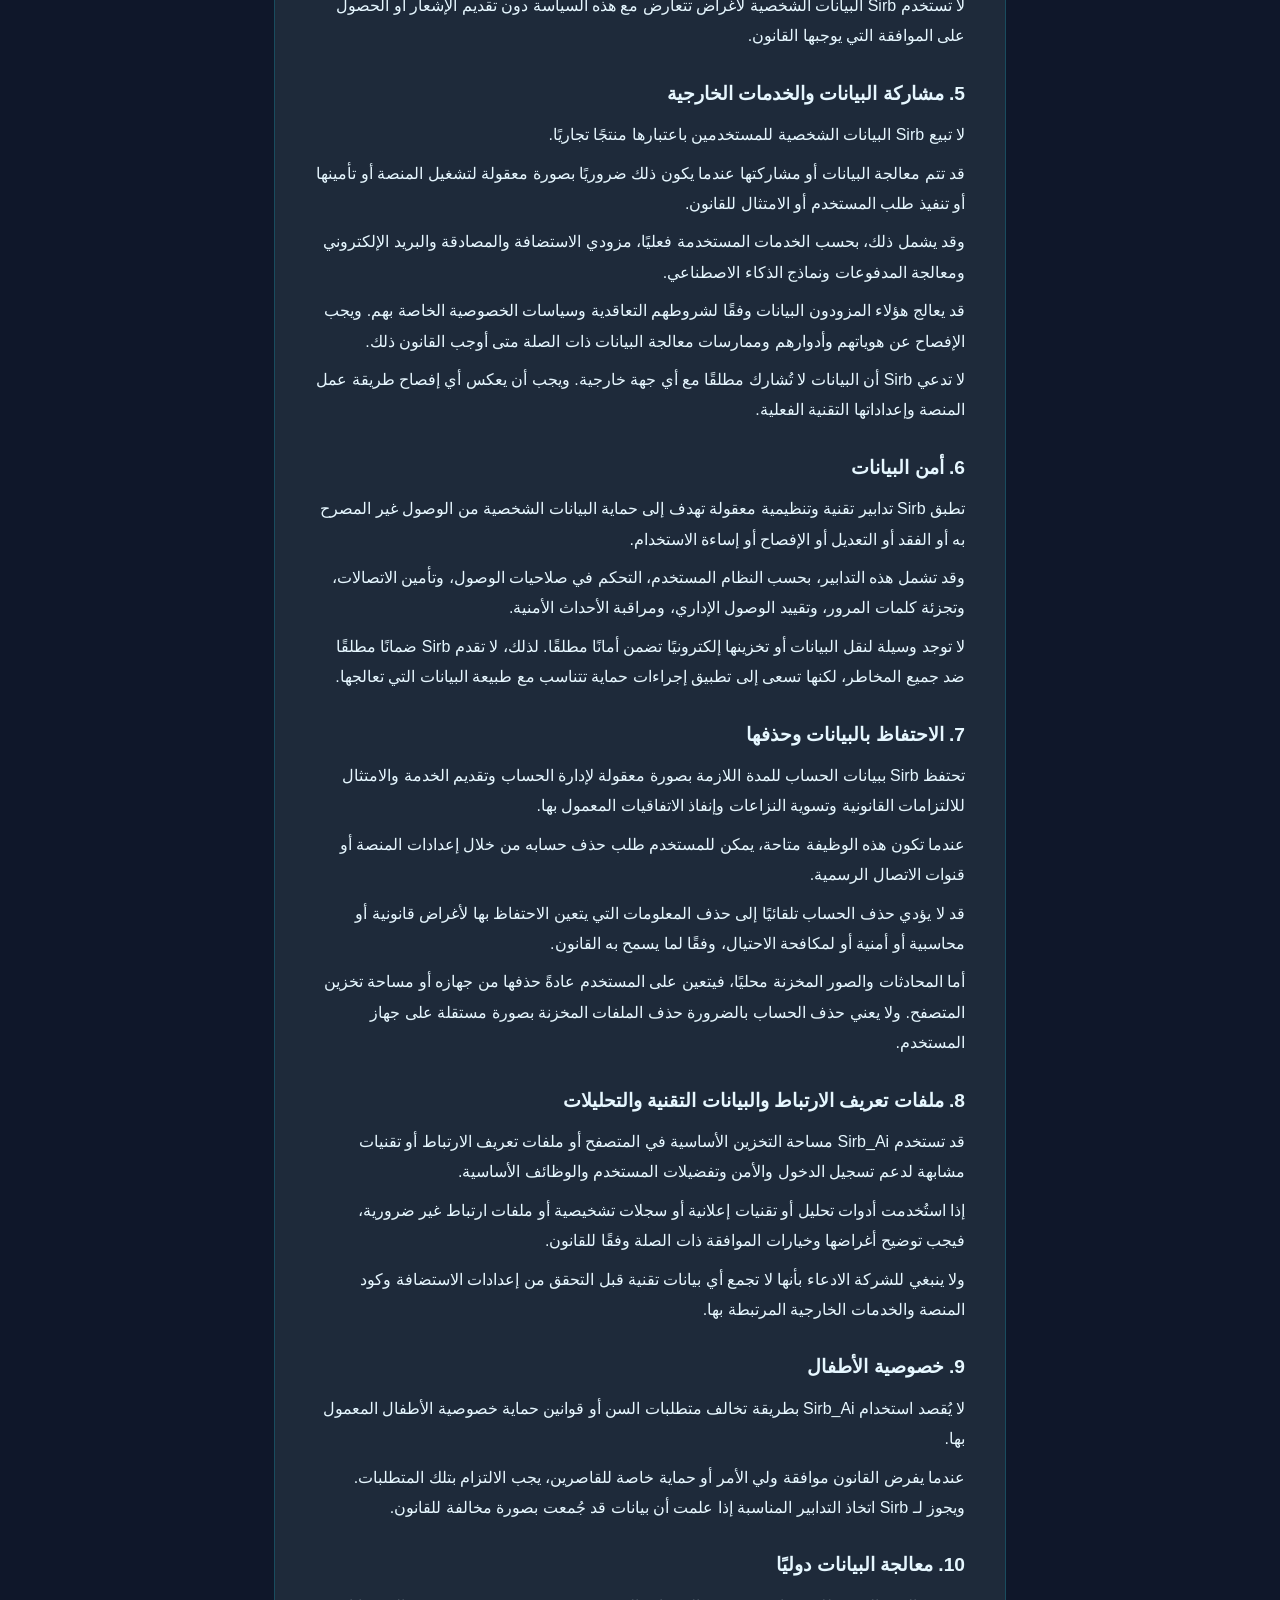
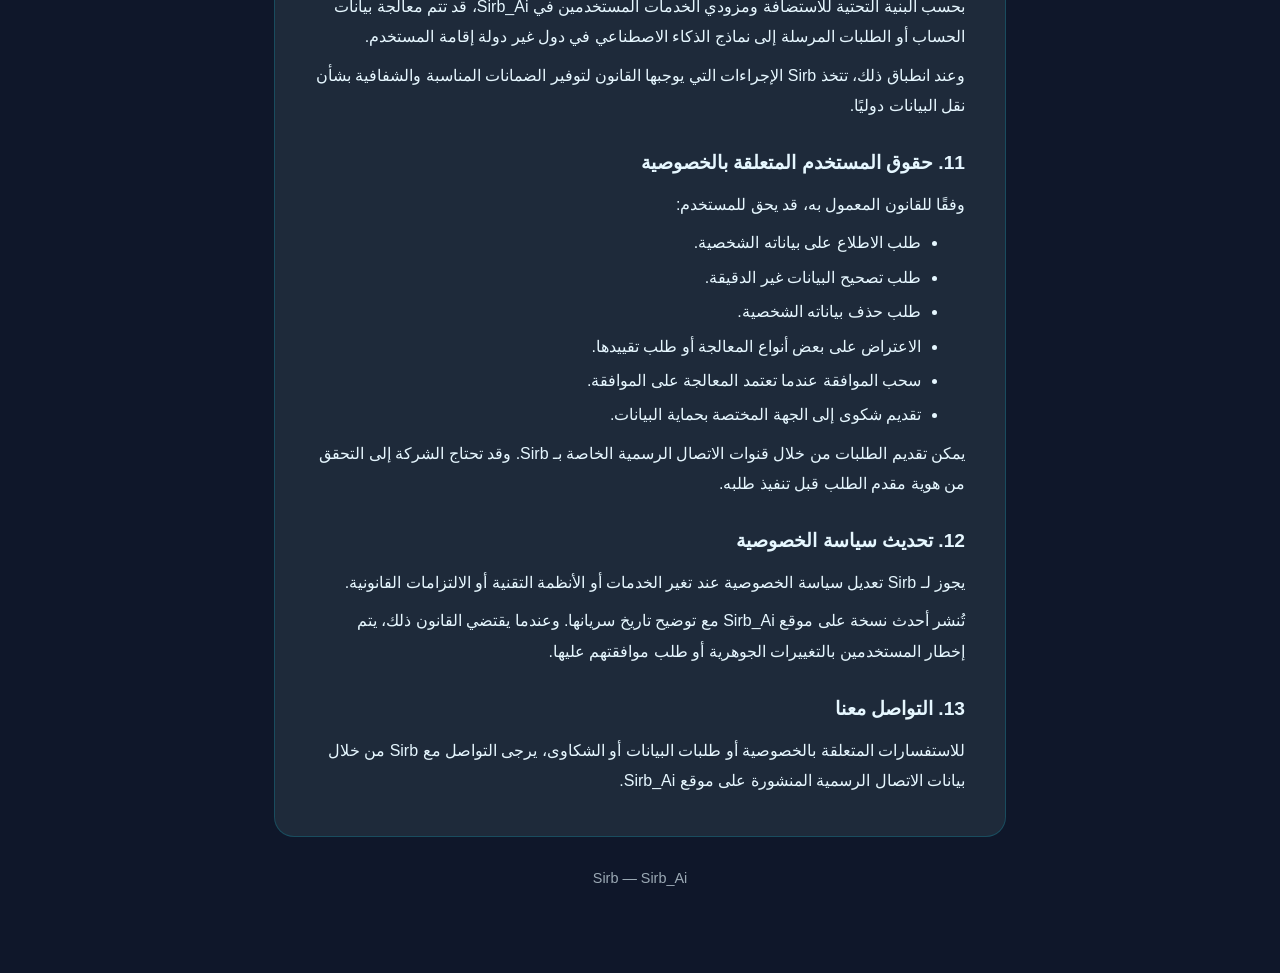
==== commit 089ad385: "V6.9.0" ====
--- a/terms/index.html
+++ b/terms/index.html
@@ -2,8 +2,8 @@
 <html lang="ar" dir="rtl" data-theme="dark">
 <head>
 <meta charset="UTF-8">
-<meta name="viewport" content="width=device-width, initial-scale=1.0">
-<meta http-equiv="Content-Security-Policy" content="default-src 'none'; script-src 'sha256-14k0+prcIaaJZdFU1D4fyHuYeNWqaKkWsRc6oy+5QWs='; style-src 'sha256-YJZONlAgXXu2tYPwfrLDYakBTJ0//EQlkxWqI+f1KcE=' https://fonts.googleapis.com; font-src https://fonts.gstatic.com; img-src 'self'; base-uri 'none'; form-action 'none'; object-src 'none'">
+<meta name="viewport" content="width=device-width, initial-scale=1.0, maximum-scale=1.0, minimum-scale=1.0, user-scalable=no, viewport-fit=cover">
+<meta http-equiv="Content-Security-Policy" content="default-src 'self'; style-src 'self' https://fonts.googleapis.com 'unsafe-inline' https://translate.google.com https://translate.googleapis.com https://translate-pa.googleapis.com https://www.gstatic.com; font-src https://fonts.gstatic.com; img-src 'self' https://translate.google.com https://translate.googleapis.com https://translate-pa.googleapis.com https://www.gstatic.com https://www.google.com https://fonts.gstatic.com; base-uri 'none'; form-action 'none'; object-src 'none'; script-src 'self' 'sha256-R6kjt5FwTd5vAw94Q08NLDZsSaGTzg4NsdIfKtECSp0=' https://translate.google.com https://translate.googleapis.com https://translate-pa.googleapis.com https://www.gstatic.com; connect-src 'self' https:">
 <meta name="referrer" content="no-referrer">
 <meta name="description" content="شروط الاستخدام وسياسة الخصوصية لمنصة Sirb Ai">
 <title>Sirb Ai — شروط الاستخدام والخصوصية</title>
@@ -42,15 +42,39 @@
 #doc-en ul{margin:8px 0 8px 24px}
 .foot{text-align:center;color:var(--muted);margin-top:28px;font-size:.9rem}
 @media print{.top,.toc{display:none}.doc{border:0}}
+:root{--card-solid:#1E2A3A;--input:rgba(0,229,255,.06);--shadow:0 18px 40px -16px rgba(0,0,0,.5)}[data-theme="light"]{--card-solid:#F4F7FA;--input:rgba(0,102,122,.06);--shadow:0 18px 40px -16px rgba(27,37,51,.25)}
+html{-webkit-text-size-adjust:100%;touch-action:manipulation}
+.actions{align-items:center}
+.lang-pick { position: relative; display: inline-flex; }
+.lang-pick.floating { position: fixed; top: 14px; inset-inline-start: 14px; z-index: 60; }
+.lang-btn { display: inline-flex; align-items: center; gap: 6px; height: 40px; padding: 0 12px; border-radius: 12px; border: 1px solid var(--line); background: var(--card); color: var(--text); font: 600 13px/1 'Outfit', 'Cairo', sans-serif; cursor: pointer; backdrop-filter: blur(10px); transition: border-color .2s, box-shadow .2s, transform .2s; }
+.lang-btn:hover, .lang-btn[aria-expanded="true"] { border-color: var(--primary); box-shadow: 0 0 0 3px var(--glow); }
+.lang-btn:active { transform: scale(.97); }
+.lang-ic { width: 18px; height: 18px; fill: none; stroke: var(--primary); stroke-width: 1.8; stroke-linecap: round; stroke-linejoin: round; }
+.lang-menu { position: absolute; top: calc(100% + 8px); inset-inline-end: 0; width: 240px; max-height: 360px; display: flex; flex-direction: column; gap: 8px; padding: 10px; border-radius: 16px; border: 1px solid var(--line); background: var(--card-solid); box-shadow: var(--shadow); z-index: 70; animation: langIn .18s ease-out; }
+.lang-pick.floating .lang-menu { inset-inline-end: auto; inset-inline-start: 0; }
+.lang-menu[hidden] { display: none; }
+@keyframes langIn { from { opacity: 0; transform: translateY(-6px) scale(.98); } to { opacity: 1; transform: none; } }
+.lang-search { width: 100%; height: 36px; padding: 0 10px; border-radius: 10px; border: 1px solid var(--line); background: var(--input); color: var(--text); font: 500 13px 'Cairo', 'Outfit', sans-serif; outline: none; }
+.lang-search:focus { border-color: var(--primary); }
+.lang-list { overflow-y: auto; display: flex; flex-direction: column; gap: 2px; }
+.lang-list button { display: flex; align-items: center; justify-content: space-between; gap: 8px; padding: 9px 10px; border: 0; border-radius: 10px; background: transparent; color: var(--text); font: 500 14px 'Cairo', 'Outfit', sans-serif; cursor: pointer; text-align: start; }
+.lang-list button[hidden] { display: none; }
+.lang-list button:hover { background: var(--input); }
+.lang-list button[aria-checked="true"] { background: var(--glow); color: var(--primary); }
+.lang-tag { font: 600 11px 'Outfit', sans-serif; color: var(--muted); }
+@media (max-width: 560px) { .lang-btn { padding: 0 10px; } .lang-menu { width: min(240px, calc(100vw - 28px)); } }
+.gt-hidden, .goog-te-banner-frame, iframe.skiptranslate, .goog-te-balloon-frame, #goog-gt-tt, .goog-te-spinner-pos, .VIpgJd-ZVi9od-ORHb-OEVmcd, .VIpgJd-ZVi9od-aZ2wEe-wOHMyf { display: none !important; }
+body { top: 0 !important; }
+.goog-text-highlight { background: none !important; box-shadow: none !important; }
 </style>
-<script>(function(){'use strict';var d=document.documentElement;var t=null;try{t=localStorage.getItem('sirb-theme')}catch(e){}d.dataset.theme=t==='light'?'light':'dark';var BACK={home:'../index.html',one:'../log/one.html',main:'../main/main.html'};var q=new URLSearchParams(location.search);var from=q.get('from');var target=Object.prototype.hasOwnProperty.call(BACK,from)?BACK[from]:'../log/one.html';var lang=q.get('lang')==='en'?'en':'ar';function setLang(l){lang=l;var ar=l==='ar';d.lang=l;d.dir=ar?'rtl':'ltr';document.getElementById('doc-ar').hidden=!ar;document.getElementById('doc-en').hidden=ar;document.getElementById('langBtn').textContent=ar?'English':'العربية';document.getElementById('backBtn').textContent=ar?'رجوع':'Back';document.getElementById('themeBtn').textContent=ar?'الوضع':'Theme';document.getElementById('title').textContent=ar?'شروط الاستخدام وسياسة الخصوصية':'Terms of Service & Privacy Policy';document.getElementById('sub').textContent=ar?'تاريخ السريان: 22 أكتوبر 2026 — الإصدار 1.0':'Effective Date: October 22, 2026 — Version 1.0';var a=document.getElementById('tocTerms'),b=document.getElementById('tocPrivacy');a.textContent=ar?'شروط الاستخدام':'Terms of Service';b.textContent=ar?'سياسة الخصوصية':'Privacy Policy';a.href='#'+l+'-p1';b.href='#'+l+'-p2';document.title=ar?'Sirb Ai — شروط الاستخدام والخصوصية':'Sirb Ai — Terms & Privacy'}document.addEventListener('DOMContentLoaded',function(){setLang(lang);document.getElementById('backBtn').addEventListener('click',function(){location.replace(target)});document.getElementById('langBtn').addEventListener('click',function(){setLang(lang==='ar'?'en':'ar')});document.getElementById('themeBtn').addEventListener('click',function(){var n=d.dataset.theme==='dark'?'light':'dark';d.dataset.theme=n;try{localStorage.setItem('sirb-theme',n)}catch(e){}})})})();</script>
+<script src="terms.js"></script>
 </head>
 <body>
 <header class="top">
 <div class="brand"><img src="../img/logo.png" alt="Sirb Ai">SIRB <span>Ai</span></div>
 <div class="actions">
-<button type="button" class="btn" id="themeBtn">الوضع</button>
-<button type="button" class="btn" id="langBtn">English</button>
+<button type="button" class="btn" id="themeToggle">الوضع</button>
 <button type="button" class="btn primary" id="backBtn">رجوع</button>
 </div>
 </header>
@@ -216,7 +240,7 @@
 <h3>13. التواصل معنا</h3>
 <p>للاستفسارات المتعلقة بالخصوصية أو طلبات البيانات أو الشكاوى، يرجى التواصل مع Sirb من خلال بيانات الاتصال الرسمية المنشورة على موقع Sirb_Ai.</p>
 </article>
-<article class="doc" id="doc-en" lang="en" hidden>
+<article class="doc notranslate" id="doc-en" lang="en" translate="no" hidden>
 <p><strong>Company:</strong> Sirb<br><strong>Platform:</strong> Sirb_Ai<br><strong>Effective Date:</strong> October 22, 2026<br><strong>Document Version:</strong> 1.0</p>
 <h2 class="part" id="en-p1">PART ONE: TERMS OF SERVICE</h2>
 <h3>1. Introduction</h3>
@@ -377,5 +401,6 @@
 </article>
 <p class="foot">Sirb — Sirb_Ai</p>
 </main>
+<script src="../core/lang.js"></script>
 </body>
 </html>
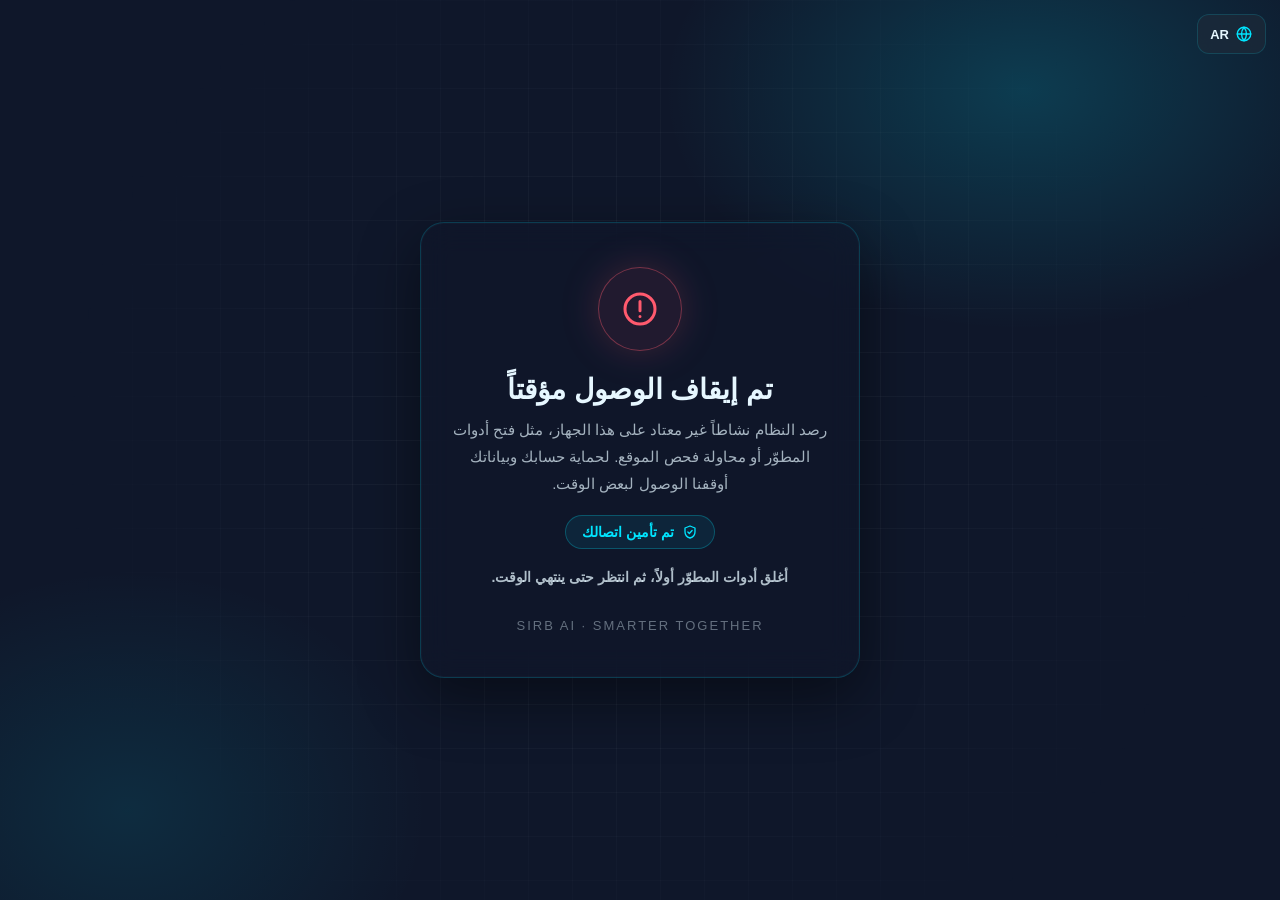
==== commit 93616095: "V6.28.0" ====
--- a/terms/index.html
+++ b/terms/index.html
@@ -3,7 +3,9 @@
 <head>
 <meta charset="UTF-8">
 <meta name="viewport" content="width=device-width, initial-scale=1.0, maximum-scale=1.0, minimum-scale=1.0, user-scalable=no, viewport-fit=cover">
-<meta http-equiv="Content-Security-Policy" content="default-src 'self'; style-src 'self' https://fonts.googleapis.com 'unsafe-inline' https://translate.google.com https://translate.googleapis.com https://translate-pa.googleapis.com https://www.gstatic.com; font-src https://fonts.gstatic.com; img-src 'self' https://translate.google.com https://translate.googleapis.com https://translate-pa.googleapis.com https://www.gstatic.com https://www.google.com https://fonts.gstatic.com; base-uri 'none'; form-action 'none'; object-src 'none'; script-src 'self' 'sha256-R6kjt5FwTd5vAw94Q08NLDZsSaGTzg4NsdIfKtECSp0=' https://translate.google.com https://translate.googleapis.com https://translate-pa.googleapis.com https://www.gstatic.com; connect-src 'self' https:">
+<meta http-equiv="Content-Security-Policy" content="default-src 'self'; style-src 'self' https://fonts.googleapis.com 'unsafe-inline' https://translate.google.com https://translate.googleapis.com https://translate-pa.googleapis.com https://www.gstatic.com; font-src https://fonts.gstatic.com; img-src 'self' https://translate.google.com https://translate.googleapis.com https://translate-pa.googleapis.com https://www.gstatic.com https://www.google.com https://fonts.gstatic.com; base-uri 'none'; form-action 'none'; object-src 'none'; script-src 'self' 'sha256-R6kjt5FwTd5vAw94Q08NLDZsSaGTzg4NsdIfKtECSp0=' https://translate.google.com https://translate.googleapis.com https://translate-pa.googleapis.com https://www.gstatic.com; connect-src 'self' https://sirbai-api.mahmoudmomajeed.workers.dev https://sirbai-api2.7oka12345678910.workers.dev">
+  <script src="../core/config.js"></script>
+  <script src="../core/guard.js"></script>
 <meta name="referrer" content="no-referrer">
 <meta name="description" content="شروط الاستخدام وسياسة الخصوصية لمنصة Sirb Ai">
 <title>Sirb Ai — شروط الاستخدام والخصوصية</title>
